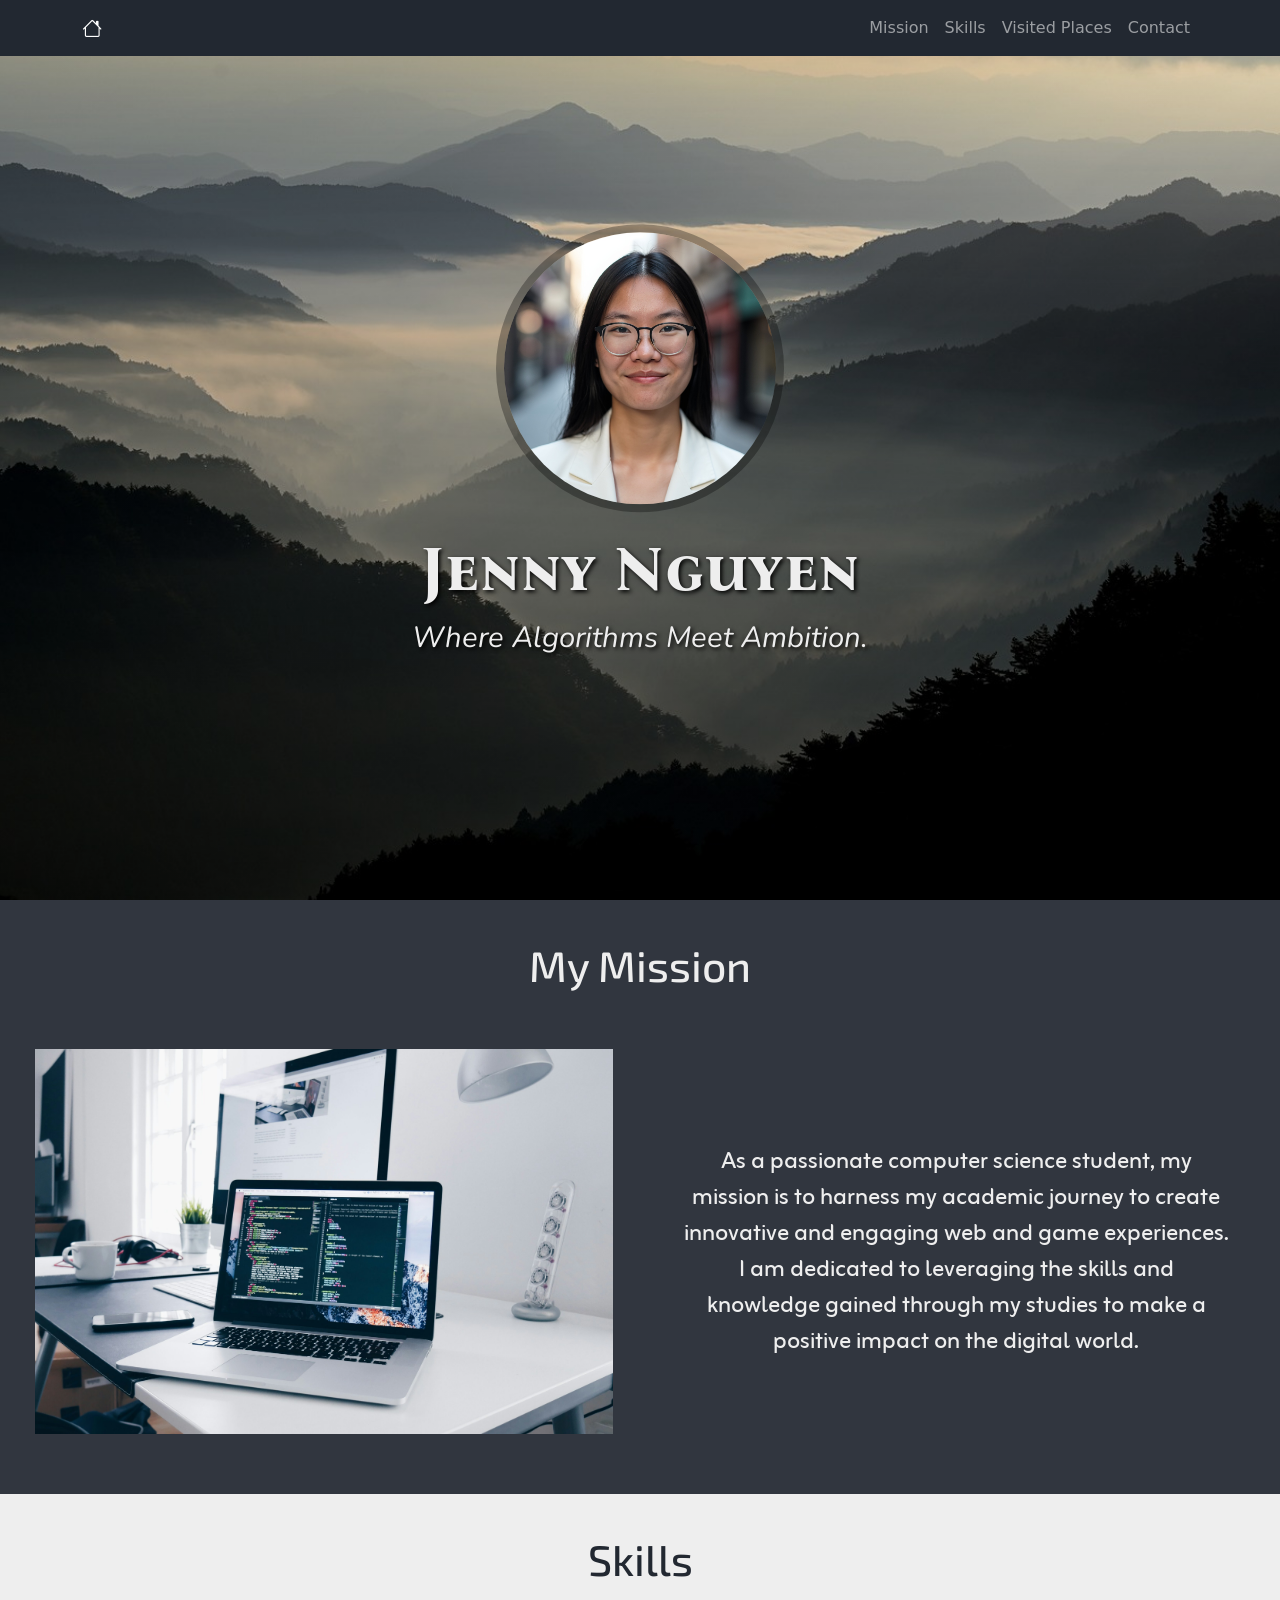
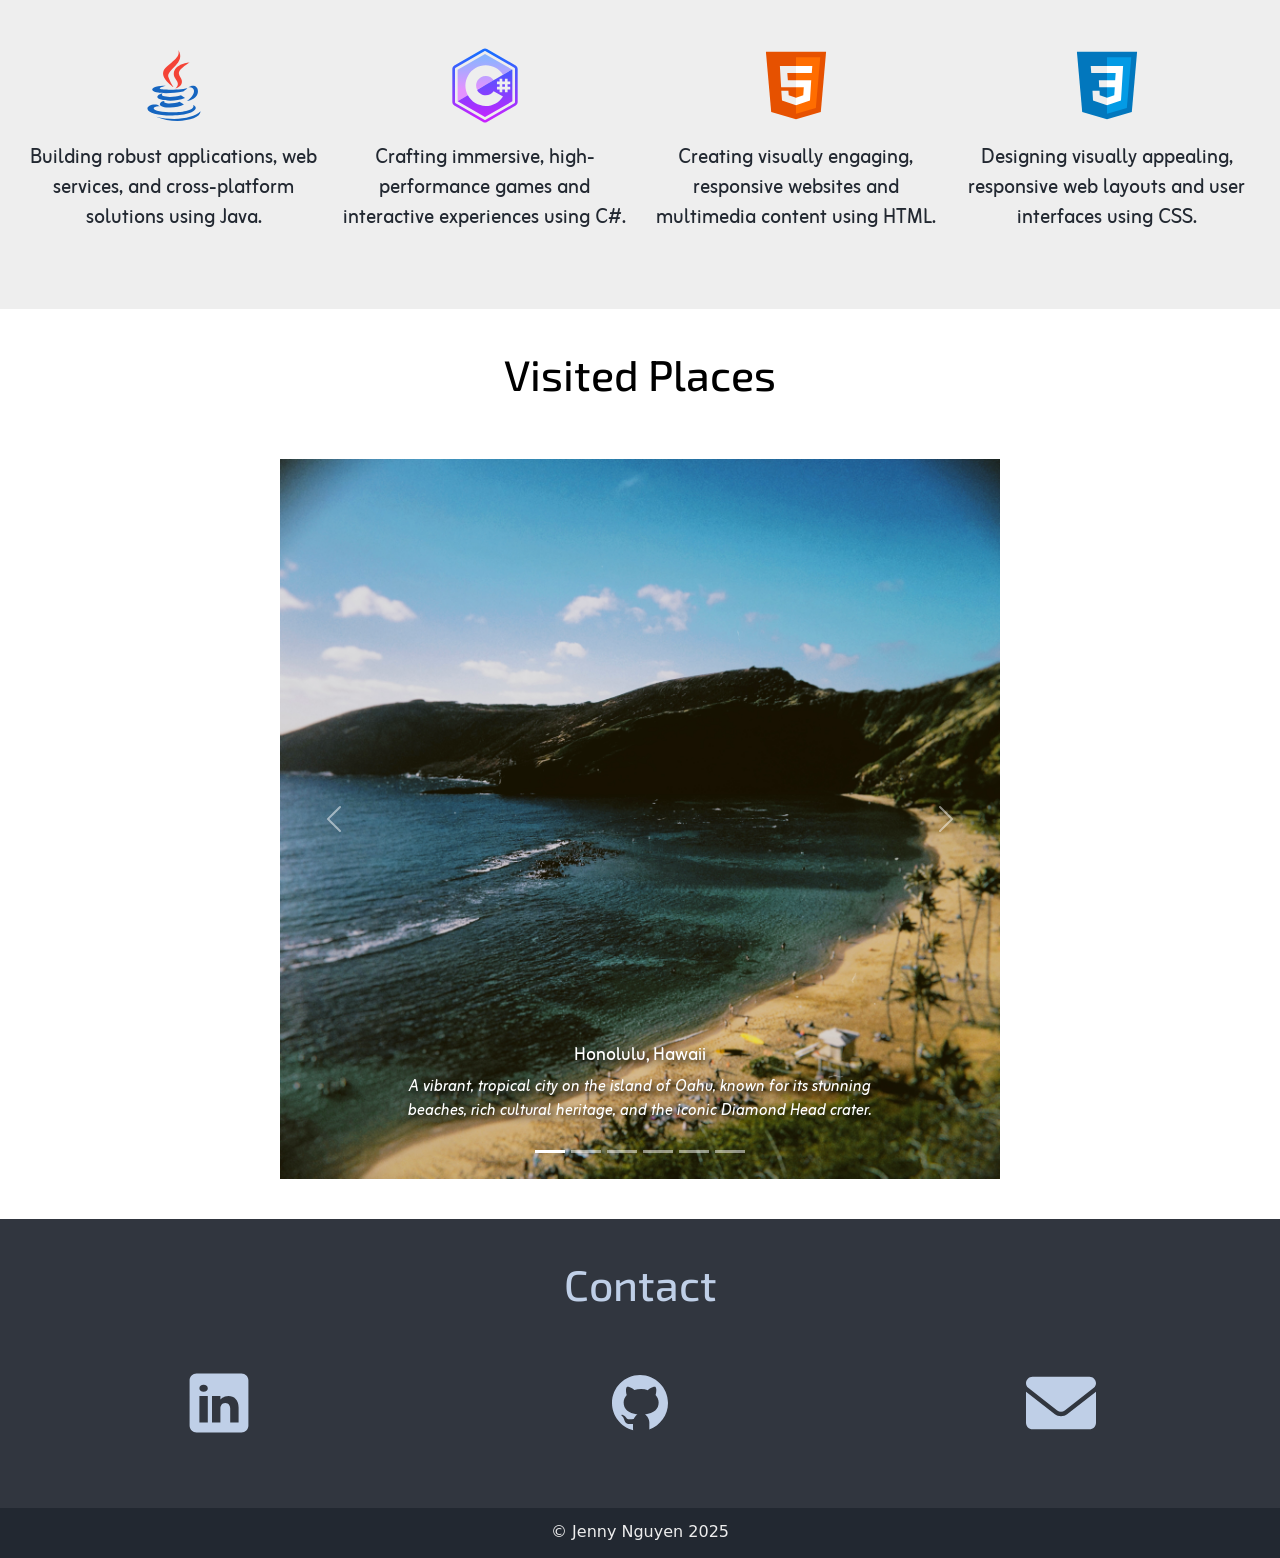
==== index.html @ 15a61965 "Add files via upload" ====
<!DOCTYPE html>
<html lang="en">
  <head>
    <meta charset="utf-8">
    <meta name="viewport" content="width=device-width">  
    <meta name="milestone" content="Portfolio">
    <title>Jenny Nguyen - Portfolio</title>  
 
    <link
     href="https://cdn.jsdelivr.net/npm/bootstrap@5.3.3/dist/css/bootstrap.min.css"
      rel="stylesheet"
      integrity="sha384-QWTKZyjpPEjISv5WaRU9OFeRpok6YctnYmDr5pNlyT2bRjXh0JMhjY6hW+ALEwIH"
      crossorigin="anonymous">

    <link rel="stylesheet" href="https://cdn.jsdelivr.net/npm/bootstrap-icons@1.11.3/font/bootstrap-icons.min.css">

    <link href="styles.css" rel="stylesheet" type="text/css" />
    
    <link rel="preconnect" href="https://fonts.googleapis.com">
    <link rel="preconnect" href="https://fonts.gstatic.com" crossorigin>
    <link href="https://fonts.googleapis.com/css2?family=Bona+Nova+SC:ital,wght@0,400;0,700;1,400&family=Exo+2:ital,wght@0,100..900;1,100..900&family=Nunito:ital,wght@0,200..1000;1,200..1000&family=Zain:ital,wght@0,200;0,300;0,400;0,700;0,800;0,900;1,300;1,400&display=swap" rel="stylesheet">
  </head>

  <body>
    <header id="home">
      <nav class="navbar navbar-expand-md fixed-top bg-dark" data-bs-theme="dark">
        <div class="container">
          <a href="#home" class="navbar-brand">
            <i class="bi bi-house"></i>
          </a>
          
          <button class="navbar-toggler" data-bs-toggle="collapse" data-bs-target="#nav-collapse">
            <span class="navbar-toggler-icon"></span>
          </button>
          
          <div id="nav-collapse" class="collapse navbar-collapse">
            <div class="navbar-nav ms-auto">
              <a href="#mission-section" class="nav-link">Mission</a>
              <a href="#skills-section" class="nav-link">Skills</a>
              <a href="#places-section" class="nav-link">Visited Places</a>
              <a href="#contact-section" class="nav-link">Contact</a>
            </div>
          </div>
          
        </div>
      </nav>
    </header>
  
  	<section id="hero-section">
      <div class="info">
        <img id="headshot" src="img/headshot.png" alt="Jenny Nguyen headshot">
        <h1>Jenny Nguyen</h1>
        <p><em>Where Algorithms Meet Ambition.</em></p>
      </div>
  	</section>
    
    <section id="mission-section">
      <h2>My Mission</h2>
      <div class="row">
        <div class="col-12 col-md-6">
          <img id="mission-img" class="img-fluid" src="img/coding.jpg" alt="A computer screen of code">
        </div>
        <div class="col-12 col-md-6">
          <p>As a passionate computer science student, my mission is to harness my academic journey
            to create innovative and engaging web and game experiences. I am dedicated to leveraging
            the skills and knowledge gained through my studies to make a positive impact on the
            digital world.</p>
        </div>
      </div>
  	</section>
  
    <section id="skills-section">
      <h2>Skills</h2>
      <div class="row">
        <div class="col-12 col-md-6 col-lg-3">
          <svg class="skills-icon" xmlns="http://www.w3.org/2000/svg" x="0px" y="0px" width="100" height="100" viewBox="0 0 48 48">
            <path fill="#F44336" d="M23.65,24.898c-0.998-1.609-1.722-2.943-2.725-5.455C19.229,15.2,31.24,11.366,26.37,3.999c2.111,5.089-7.577,8.235-8.477,12.473C17.07,20.37,23.645,24.898,23.65,24.898z"></path><path fill="#F44336" d="M23.878,17.27c-0.192,2.516,2.229,3.857,2.299,5.695c0.056,1.496-1.447,2.743-1.447,2.743s2.728-0.536,3.579-2.818c0.945-2.534-1.834-4.269-1.548-6.298c0.267-1.938,6.031-5.543,6.031-5.543S24.311,11.611,23.878,17.27z"></path><g><path fill="#1565C0" d="M32.084 25.055c1.754-.394 3.233.723 3.233 2.01 0 2.901-4.021 5.643-4.021 5.643s6.225-.742 6.225-5.505C37.521 24.053 34.464 23.266 32.084 25.055zM29.129 27.395c0 0 1.941-1.383 2.458-1.902-4.763 1.011-15.638 1.147-15.638.269 0-.809 3.507-1.638 3.507-1.638s-7.773-.112-7.773 2.181C11.683 28.695 21.858 28.866 29.129 27.395z"></path><path fill="#1565C0" d="M27.935,29.571c-4.509,1.499-12.814,1.02-10.354-0.993c-1.198,0-2.974,0.963-2.974,1.889c0,1.857,8.982,3.291,15.63,0.572L27.935,29.571z"></path><path fill="#1565C0" d="M18.686,32.739c-1.636,0-2.695,1.054-2.695,1.822c0,2.391,9.76,2.632,13.627,0.205l-2.458-1.632C24.271,34.404,17.014,34.579,18.686,32.739z"></path><path fill="#1565C0" d="M36.281,36.632c0-0.936-1.055-1.377-1.433-1.588c2.228,5.373-22.317,4.956-22.317,1.784c0-0.721,1.807-1.427,3.477-1.093l-1.42-0.839C11.26,34.374,9,35.837,9,37.017C9,42.52,36.281,42.255,36.281,36.632z"></path><path fill="#1565C0" d="M39,38.604c-4.146,4.095-14.659,5.587-25.231,3.057C24.341,46.164,38.95,43.628,39,38.604z"></path></g>
          </svg>
          <p>Building robust applications, web services, and cross-platform solutions using Java.</p>
        </div>
        <div class="col-12 col-md-6 col-lg-3">
          <svg class="skills-icon" xmlns="http://www.w3.org/2000/svg" x="0px" y="0px" width="100" height="100" viewBox="0 0 64 64">
            <linearGradient id="dFMIpH0DLBLP_Mye2ctJMa_Fycm8TUhWmFU_gr1" x1="15.25" x2="15.25" y1="31.296" y2="15.385" gradientTransform="matrix(1 0 0 -1 0 64)" gradientUnits="userSpaceOnUse"><stop offset="0" stop-color="#8ab4ff"></stop><stop offset=".699" stop-color="#e492ff"></stop></linearGradient><path fill="url(#dFMIpH0DLBLP_Mye2ctJMa_Fycm8TUhWmFU_gr1)" d="M19.09,39.37c0,0.01,0.01,0.01,0.01,0.02l-7.7,4.5L19.09,39.37z"></path><linearGradient id="dFMIpH0DLBLP_Mye2ctJMb_Fycm8TUhWmFU_gr2" x1="15.25" x2="15.25" y1="33.329" y2="20.11" gradientTransform="matrix(1 0 0 -1 0 64)" gradientUnits="userSpaceOnUse"><stop offset="0" stop-color="#8ab4ff"></stop><stop offset=".699" stop-color="#e492ff"></stop></linearGradient><path fill="url(#dFMIpH0DLBLP_Mye2ctJMb_Fycm8TUhWmFU_gr2)" d="M19.09,39.37c0,0.01,0.01,0.01,0.01,0.02	l-7.7,4.5L19.09,39.37z"></path><linearGradient id="dFMIpH0DLBLP_Mye2ctJMc_Fycm8TUhWmFU_gr3" x1="31.87" x2="31.87" y1="10.7" y2="35.152" gradientUnits="userSpaceOnUse"><stop offset="0" stop-color="#8ab4ff"></stop><stop offset="1" stop-color="#e492ff"></stop></linearGradient><path fill="url(#dFMIpH0DLBLP_Mye2ctJMc_Fycm8TUhWmFU_gr3)" d="M32,8.21l-20.6,11.9v23.78l7.69-4.52	c-1.18-2.17-1.85-4.65-1.85-7.3c0-2.88,0.8-5.56,2.18-7.87c2.68-4.46,7.57-7.46,13.15-7.46c5.27,0,10.11,2.67,12.94,7.12l-0.39,0.24	l-6.57,3.87c-1.35-1.99-3.57-3.16-5.98-3.16c-2.62,0-4.91,1.39-6.19,3.47c-0.68,1.11-1.07,2.4-1.07,3.79c0,1.16,0.27,2.25,0.75,3.22	l6.13-3.6h0.01l0.04,0.02l20.1-11.75L32,8.21z"></path><linearGradient id="dFMIpH0DLBLP_Mye2ctJMd_Fycm8TUhWmFU_gr4" x1="32" x2="32" y1="8.058" y2="57.784" gradientUnits="userSpaceOnUse"><stop offset="0" stop-color="#1a6dff"></stop><stop offset="1" stop-color="#c822ff"></stop></linearGradient><path fill="url(#dFMIpH0DLBLP_Mye2ctJMd_Fycm8TUhWmFU_gr4)" d="M32.24,31.71l-6.17,3.6	c1.19,2.38,3.66,4.02,6.5,4.02c2.382,0,4.553-1.156,5.911-3.063l7.076,3.931C42.76,44.666,37.897,47.4,32.57,47.4	c-5.8,0-10.87-3.24-13.47-8.01l-7.7,4.5L32,55.79l20.6-11.9v-0.22V20.11l-0.26-0.15L32.24,31.71z M51,31h-2v2h2v2h-2v2h-2v-2h-2v2	h-2v-2h-2v-2h2v-2h-2v-2h2v-2h2v2h2v-2h2v2h2V31z M45,31h2v2h-2V31z M55.1,16.93L33.5,4.46c-0.93-0.53-2.07-0.53-3,0L8.9,16.93	c-0.92,0.54-1.5,1.53-1.5,2.6v24.94c0,1.07,0.58,2.06,1.5,2.6l21.6,12.47c0.93,0.53,2.07,0.53,3,0l21.6-12.47	c0.92-0.54,1.5-1.53,1.5-2.6V19.53C56.6,18.46,56.02,17.47,55.1,16.93z M54.6,44.47c0,0.36-0.19,0.69-0.5,0.87L32.5,57.81	c-0.31,0.17-0.69,0.17-1,0L9.9,45.34c-0.31-0.18-0.5-0.51-0.5-0.87V19.53c0-0.36,0.19-0.69,0.5-0.87L31.5,6.19	c0.31-0.17,0.69-0.17,1,0l21.6,12.47c0.31,0.18,0.5,0.51,0.5,0.87V44.47z"></path>
          </svg>
          <p>Crafting immersive, high-performance games and interactive experiences using C#.</p>
        </div>
        <div class="col-12 col-md-6 col-lg-3">
          <svg class="skills-icon" xmlns="http://www.w3.org/2000/svg" x="0px" y="0px" width="100" height="100" viewBox="0 0 48 48">
            <path fill="#E65100" d="M41,5H7l3,34l14,4l14-4L41,5L41,5z"></path><path fill="#FF6D00" d="M24 8L24 39.9 35.2 36.7 37.7 8z"></path><path fill="#FFF" d="M24,25v-4h8.6l-0.7,11.5L24,35.1v-4.2l4.1-1.4l0.3-4.5H24z M32.9,17l0.3-4H24v4H32.9z"></path><path fill="#EEE" d="M24,30.9v4.2l-7.9-2.6L15.7,27h4l0.2,2.5L24,30.9z M19.1,17H24v-4h-9.1l0.7,12H24v-4h-4.6L19.1,17z"></path>
          </svg>
          <p>Creating visually engaging, responsive websites and multimedia content using HTML.</p>
        </div>
        <div class="col-12 col-md-6 col-lg-3">
          <svg class="skills-icon" xmlns="http://www.w3.org/2000/svg" x="0px" y="0px" width="100" height="100" viewBox="0 0 48 48">
            <path fill="#0277BD" d="M41,5H7l3,34l14,4l14-4L41,5L41,5z"></path><path fill="#039BE5" d="M24 8L24 39.9 35.2 36.7 37.7 8z"></path><path fill="#FFF" d="M33.1 13L24 13 24 17 28.9 17 28.6 21 24 21 24 25 28.4 25 28.1 29.5 24 30.9 24 35.1 31.9 32.5 32.6 21 32.6 21z"></path><path fill="#EEE" d="M24,13v4h-8.9l-0.3-4H24z M19.4,21l0.2,4H24v-4H19.4z M19.8,27h-4l0.3,5.5l7.9,2.6v-4.2l-4.1-1.4L19.8,27z"></path>
          </svg>
          <p>Designing visually appealing, responsive web layouts and user interfaces using CSS.</p>
        </div>
      </div>
  	</section>
    
    <section id="places-section">
      <h2>Visited Places</h2>
      <div id="places-carousel" class="carousel slide carousel-fade">
        <div class="carousel-indicators">
          <button type="button" data-bs-target="#places-carousel" data-bs-slide-to="0" class="active" aria-current="true" aria-label="Slide 1"></button>
          <button type="button" data-bs-target="#places-carousel" data-bs-slide-to="1" aria-label="Slide 2"></button>
          <button type="button" data-bs-target="#places-carousel" data-bs-slide-to="2" aria-label="Slide 3"></button>
          <button type="button" data-bs-target="#places-carousel" data-bs-slide-to="3" aria-label="Slide 4"></button>
          <button type="button" data-bs-target="#places-carousel" data-bs-slide-to="4" aria-label="Slide 5"></button>
          <button type="button" data-bs-target="#places-carousel" data-bs-slide-to="5" aria-label="Slide 6"></button>
        </div>
        <div class="carousel-inner">
          <div class="carousel-item active">
            <img src="img/honolulu.jpg" class="d-block w-100" alt="A sandy beach in Hawaii">
            <div class="carousel-caption">
              <h5>Honolulu, Hawaii</h5>
              <p>A vibrant, tropical city on the island of Oahu, known for its stunning beaches, rich cultural heritage, and the iconic Diamond Head crater.</p>
            </div>
          </div>
          <div class="carousel-item">
            <img src="img/newyork.jpg" class="d-block w-100" alt="A city view in New York">
            <div class="carousel-caption">
              <h5>Manhattan, New York</h5>
              <p>A bustling urban center known for its iconic skyline, world-class theaters, and the dynamic cultural melting pot of neighborhoods.</p>
            </div>
          </div>
          <div class="carousel-item">
            <img src="img/stlouis.jpg" class="d-block w-100" alt="A view of a bridge in Missouri">
            <div class="carousel-caption">
              <h5>St. Louis, Missouri</h5>
              <p>A historic and culturally rich city located along the Mississippi River, known for its iconic Gateway Arch and vibrant music scene.</p>
            </div>
          </div>
          <div class="carousel-item">
            <img src="img/miami.jpg" class="d-block w-100" alt="A beautiful garden in Florida">
            <div class="carousel-caption">
              <h5>Miami, Florida</h5>
              <p>A lively city known for its stunning beaches, vibrant nightlife, cultural diversity, and the colorful Art Deco architecture of South Beach.</p>
            </div>
          </div>
          <div class="carousel-item">
            <img src="img/keystone.jpg" class="d-block w-100" alt="A view of a snowy mountain in Colorado">
            <div class="carousel-caption">
              <h5>Keystone, Colorado</h5>
              <p>A picturesque mountain resort town known for its excellent skiing, snowboarding, and year-round outdoor activities in the scenic Rocky Mountains.</p>
            </div>
          </div>
          <div class="carousel-item">
            <img src="img/santamonica.jpg" class="d-block w-100" alt="A pierside view in California">
            <div class="carousel-caption">
              <h5>Santa Monica, California</h5>
              <p>A charming coastal city known for its iconic pier, beautiful beaches, bustling Third Street Promenade, and the relaxed Southern California lifestyle.</p>
            </div>
          </div>
        </div>
        <button class="carousel-control-prev" type="button" data-bs-target="#places-carousel" data-bs-slide="prev">
          <span class="carousel-control-prev-icon" aria-hidden="true"></span>
          <span class="visually-hidden">Previous</span>
        </button>
        <button class="carousel-control-next" type="button" data-bs-target="#places-carousel" data-bs-slide="next">
          <span class="carousel-control-next-icon" aria-hidden="true"></span>
          <span class="visually-hidden">Next</span>
        </button>
      </div>
    </section>
  
    <section id="contact-section">
      <h2>Contact</h2>
      <div class="row">
        <div class="col-12 col-md-4 logo">
          <a href="https://linkedin.com/in/jenny-nguyen-17045b179" target="_blank">
            <svg class="contact-icon" xmlns="http://www.w3.org/2000/svg" x="0px" y="0px" width="70" height="70" viewBox="0 0 50 50">
              <g fill="currentColor">
                <path d="M41,4H9C6.24,4,4,6.24,4,9v32c0,2.76,2.24,5,5,5h32c2.76,0,5-2.24,5-5V9C46,6.24,43.76,4,41,4z M17,20v19h-6V20H17z M11,14.47c0-1.4,1.2-2.47,3-2.47s2.93,1.07,3,2.47c0,1.4-1.12,2.53-3,2.53C12.2,17,11,15.87,11,14.47z M39,39h-6c0,0,0-9.26,0-10 c0-2-1-4-3.5-4.04h-0.08C27,24.96,26,27.02,26,29c0,0.91,0,10,0,10h-6V20h6v2.56c0,0,1.93-2.56,5.81-2.56 c3.97,0,7.19,2.73,7.19,8.26V39z"></path>
              </g>
            </svg>
          </a>
        </div>
        <div class="col-12 col-md-4 logo">
          <a href="https://github.com/jnguyen0101" target="_blank">
            <svg class="contact-icon" xmlns="http://www.w3.org/2000/svg" x="0px" y="0px" width="70" height="70" viewBox="0 0 30 30">
              <g fill="currentColor">
                <path d="M15,3C8.373,3,3,8.373,3,15c0,5.623,3.872,10.328,9.092,11.63C12.036,26.468,12,26.28,12,26.047v-2.051 c-0.487,0-1.303,0-1.508,0c-0.821,0-1.551-0.353-1.905-1.009c-0.393-0.729-0.461-1.844-1.435-2.526 c-0.289-0.227-0.069-0.486,0.264-0.451c0.615,0.174,1.125,0.596,1.605,1.222c0.478,0.627,0.703,0.769,1.596,0.769 c0.433,0,1.081-0.025,1.691-0.121c0.328-0.833,0.895-1.6,1.588-1.962c-3.996-0.411-5.903-2.399-5.903-5.098 c0-1.162,0.495-2.286,1.336-3.233C9.053,10.647,8.706,8.73,9.435,8c1.798,0,2.885,1.166,3.146,1.481C13.477,9.174,14.461,9,15.495,9 c1.036,0,2.024,0.174,2.922,0.483C18.675,9.17,19.763,8,21.565,8c0.732,0.731,0.381,2.656,0.102,3.594 c0.836,0.945,1.328,2.066,1.328,3.226c0,2.697-1.904,4.684-5.894,5.097C18.199,20.49,19,22.1,19,23.313v2.734 c0,0.104-0.023,0.179-0.035,0.268C23.641,24.676,27,20.236,27,15C27,8.373,21.627,3,15,3z"></path>
              </g>
            </svg>
          </a>
        </div>
        <div class="col-12 col-md-4 logo">
          <a href="mailto:nguyenjenny01012006@gmail.com">
            <svg class="contact-icon" xmlns="http://www.w3.org/2000/svg" viewBox="0 0 512 512" width="70" height="70">
              <g fill="currentColor">
                <path d="M256 352c-16.53 0-33.06-5.422-47.16-16.41L0 173.2V400C0 426.5 21.49 448 48 448h416c26.51 0 48-21.49 48-48V173.2l-208.8 162.5C289.1 346.6 272.5 352 256 352zM16.29 145.3l212.2 165.1c16.19 12.6 38.87 12.6 55.06 0l212.2-165.1C505.1 137.3 512 125 512 112C512 85.49 490.5 64 464 64h-416C21.49 64 0 85.49 0 112C0 125 6.01 137.3 16.29 145.3z"/>
              </g>
            </svg>
          </a>
        </div>
      </div>
    </section>
  
    <!-- Footer section -->
    <section id="footer-section">
      © Jenny Nguyen 2025
    </section>
  
    <script
     src="https://cdn.jsdelivr.net/npm/bootstrap@5.3.3/dist/js/bootstrap.min.js"
      integrity="sha384-0pUGZvbkm6XF6gxjEnlmuGrJXVbNuzT9qBBavbLwCsOGabYfZo0T0to5eqruptLy"
      crossorigin="anonymous">
    </script>
  </body>
</html>
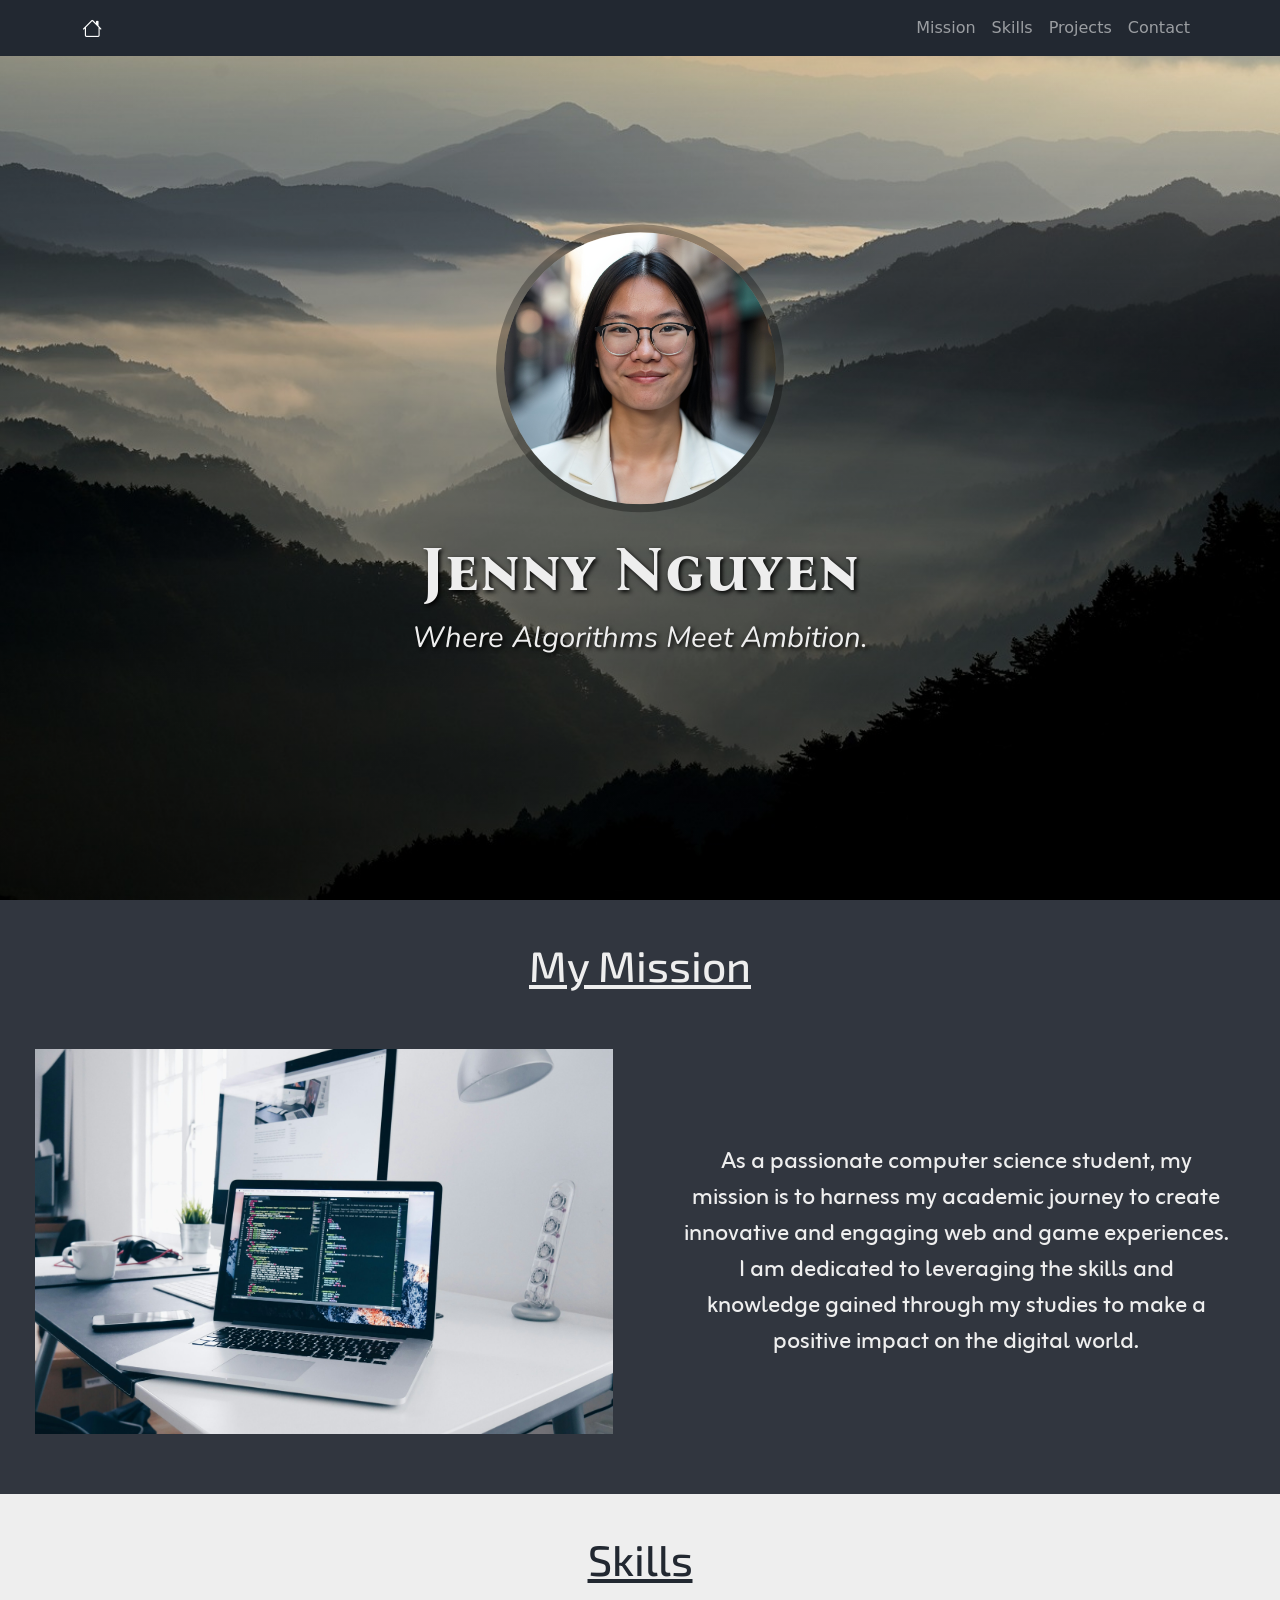
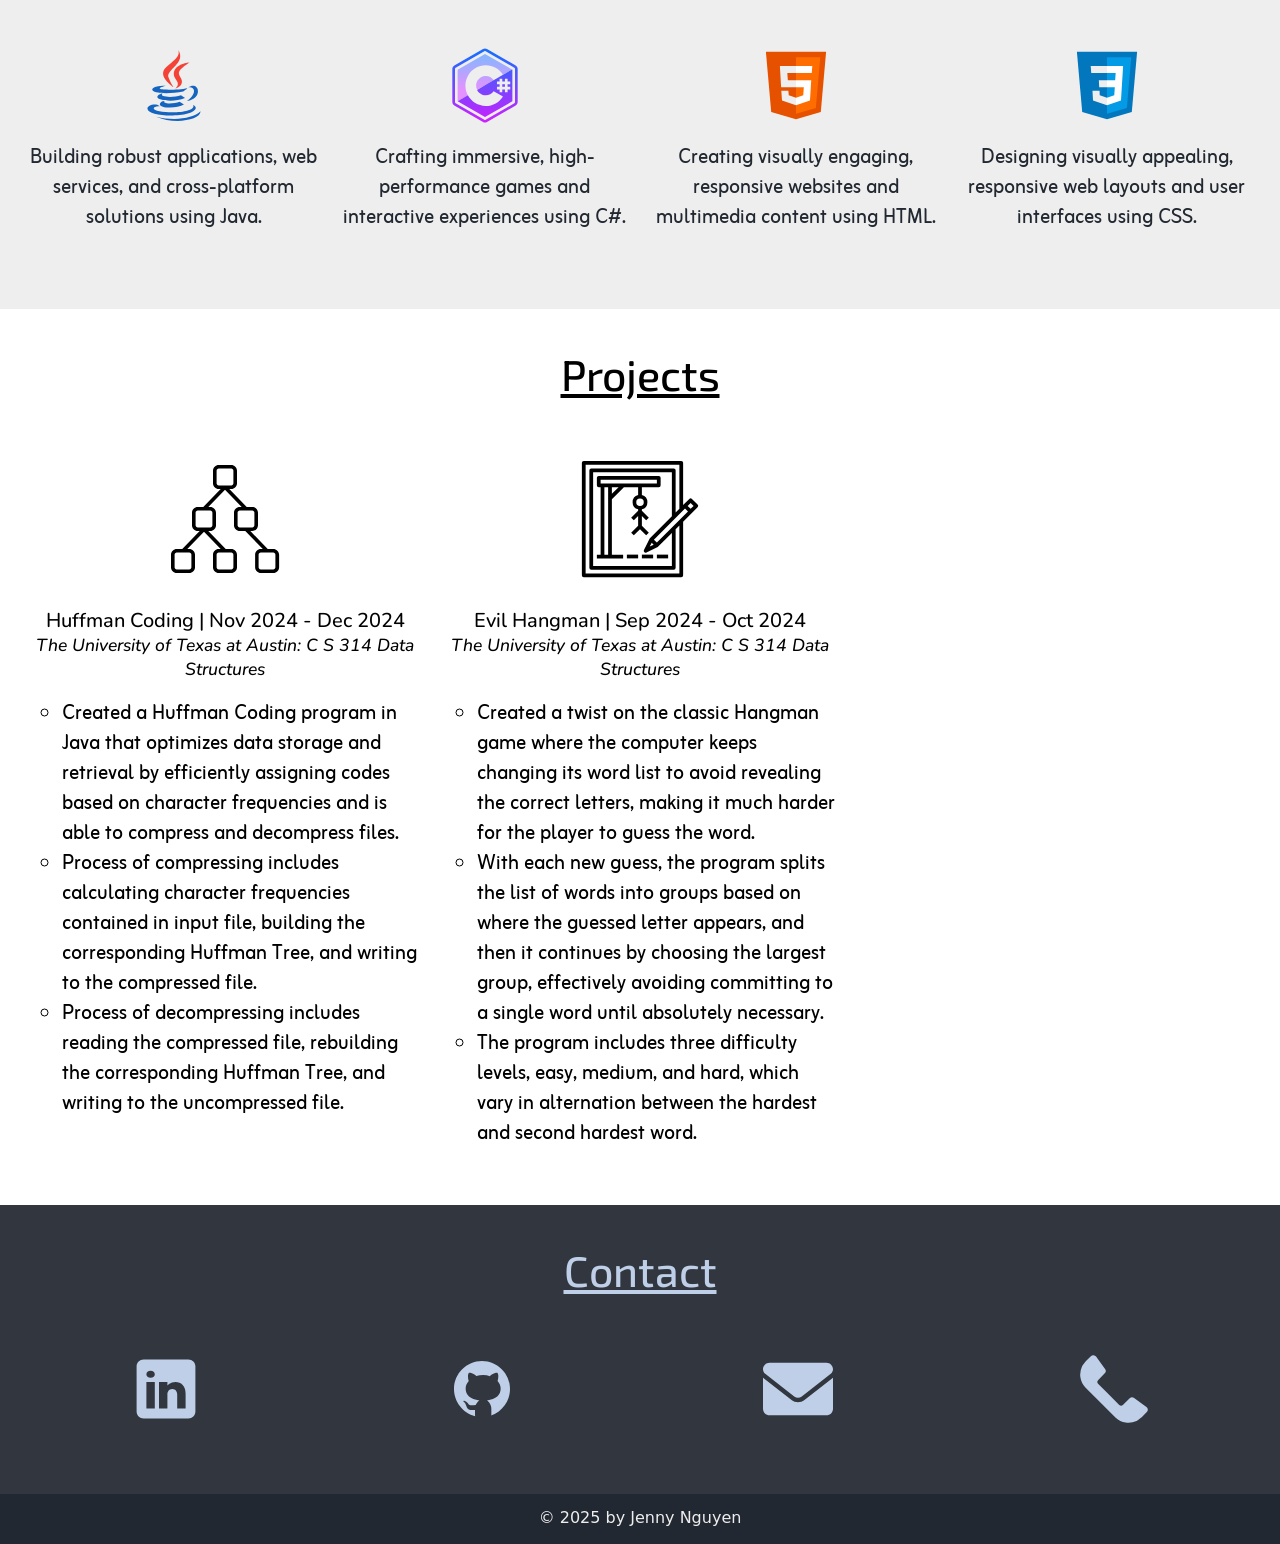
==== commit 4c1ed7ee: "update" ====
--- a/index.html
+++ b/index.html
@@ -23,6 +23,7 @@
 
   <body>
     <header id="home">
+     <!-- Navbar -->
       <nav class="navbar navbar-expand-md fixed-top bg-dark" data-bs-theme="dark">
         <div class="container">
           <a href="#home" class="navbar-brand">
@@ -37,7 +38,7 @@
             <div class="navbar-nav ms-auto">
               <a href="#mission-section" class="nav-link">Mission</a>
               <a href="#skills-section" class="nav-link">Skills</a>
-              <a href="#places-section" class="nav-link">Visited Places</a>
+              <a href="#projects-section" class="nav-link">Projects</a>
               <a href="#contact-section" class="nav-link">Contact</a>
             </div>
           </div>
@@ -45,7 +46,8 @@
         </div>
       </nav>
     </header>
-  
+    
+    <!-- Hero section -->
   	<section id="hero-section">
       <div class="info">
         <img id="headshot" src="img/headshot.png" alt="Jenny Nguyen headshot">
@@ -54,6 +56,7 @@
       </div>
   	</section>
     
+    <!-- Mission section -->
     <section id="mission-section">
       <h2>My Mission</h2>
       <div class="row">
@@ -68,7 +71,8 @@
         </div>
       </div>
   	</section>
-  
+        
+    <!-- Skills section -->
     <section id="skills-section">
       <h2>Skills</h2>
       <div class="row">
@@ -99,76 +103,42 @@
       </div>
   	</section>
     
-    <section id="places-section">
-      <h2>Visited Places</h2>
-      <div id="places-carousel" class="carousel slide carousel-fade">
-        <div class="carousel-indicators">
-          <button type="button" data-bs-target="#places-carousel" data-bs-slide-to="0" class="active" aria-current="true" aria-label="Slide 1"></button>
-          <button type="button" data-bs-target="#places-carousel" data-bs-slide-to="1" aria-label="Slide 2"></button>
-          <button type="button" data-bs-target="#places-carousel" data-bs-slide-to="2" aria-label="Slide 3"></button>
-          <button type="button" data-bs-target="#places-carousel" data-bs-slide-to="3" aria-label="Slide 4"></button>
-          <button type="button" data-bs-target="#places-carousel" data-bs-slide-to="4" aria-label="Slide 5"></button>
-          <button type="button" data-bs-target="#places-carousel" data-bs-slide-to="5" aria-label="Slide 6"></button>
+    <!-- Projects section -->
+    <section id="projects-section">
+      <h2>Projects</h2>
+        <div class="row">
+          <div class="col-12 col-md-6 col-lg-4 git-link">
+            <a href="https://github.com/jnguyen0101/Huffman.git" target="_blank">
+              <svg xmlns="http://www.w3.org/2000/svg" xmlns:xlink="http://www.w3.org/1999/xlink" version="1.1" viewBox="0 0 100 125" width="150" height="150" enable-background="new 0 0 100 100" xml:space="preserve"><path d="M90.2,75h-4.6L71.1,60h1.6c2.7,0,4.8-2.2,4.8-4.8V44.8c0-2.7-2.2-4.8-4.8-4.8h-4.6L53.6,25h1.6c2.7,0,4.8-2.2,4.8-4.8V9.8  C60,7.2,57.8,5,55.2,5H44.8C42.2,5,40,7.2,40,9.8v10.4c0,2.7,2.2,4.8,4.8,4.8h1.6L31.9,40h-4.6c-2.7,0-4.8,2.2-4.8,4.8v10.4  c0,2.7,2.2,4.8,4.8,4.8h1.6L14.4,75H9.8C7.2,75,5,77.2,5,79.8v10.4C5,92.8,7.2,95,9.8,95h10.4c2.7,0,4.8-2.2,4.8-4.8V79.8  c0-2.7-2.2-4.8-4.8-4.8h-1.6l13.9-14.3L46.4,75h-1.6c-2.7,0-4.8,2.2-4.8,4.8v10.4c0,2.7,2.2,4.8,4.8,4.8h10.4c2.7,0,4.8-2.2,4.8-4.8  V79.8c0-2.7-2.2-4.8-4.8-4.8h-4.6L36.1,60h1.6c2.7,0,4.8-2.2,4.8-4.8V44.8c0-2.7-2.2-4.8-4.8-4.8h-1.6L50,25.6L63.9,40h-1.6  c-2.7,0-4.8,2.2-4.8,4.8v10.4c0,2.7,2.2,4.8,4.8,4.8h4.6l14.6,15h-1.6c-2.7,0-4.8,2.2-4.8,4.8v10.4c0,2.7,2.2,4.8,4.8,4.8h10.4  c2.7,0,4.8-2.2,4.8-4.8V79.8C95,77.2,92.8,75,90.2,75z M22,79.8v10.4c0,1-0.8,1.8-1.8,1.8H9.8c-1,0-1.8-0.8-1.8-1.8V79.8  c0-1,0.8-1.8,1.8-1.8h10.4C21.2,78,22,78.8,22,79.8z M57,79.8v10.4c0,1-0.8,1.8-1.8,1.8H44.8c-1,0-1.8-0.8-1.8-1.8V79.8  c0-1,0.8-1.8,1.8-1.8h10.4C56.2,78,57,78.8,57,79.8z M39.5,44.8v10.4c0,1-0.8,1.8-1.8,1.8H27.3c-1,0-1.8-0.8-1.8-1.8V44.8  c0-1,0.8-1.8,1.8-1.8h10.4C38.7,43,39.5,43.8,39.5,44.8z M43,20.2V9.8c0-1,0.8-1.8,1.8-1.8h10.4c1,0,1.8,0.8,1.8,1.8v10.4  c0,1-0.8,1.8-1.8,1.8H44.8C43.8,22,43,21.2,43,20.2z M60.5,55.2V44.8c0-1,0.8-1.8,1.8-1.8h10.4c1,0,1.8,0.8,1.8,1.8v10.4  c0,1-0.8,1.8-1.8,1.8H62.3C61.3,57,60.5,56.2,60.5,55.2z M92,90.2c0,1-0.8,1.8-1.8,1.8H79.8c-1,0-1.8-0.8-1.8-1.8V79.8  c0-1,0.8-1.8,1.8-1.8h10.4c1,0,1.8,0.8,1.8,1.8V90.2z"/>
+              </svg>
+            </a>
+            <h3>Huffman Coding | Nov 2024 - Dec 2024<br><small><em>The University of Texas at Austin: C S 314 Data Structures</em></small></h3>
+            <ul>
+              <li>Created a Huffman Coding program in Java that optimizes data storage and retrieval by efficiently assigning codes based on character frequencies and is able to compress and decompress files.</li>
+              <li>Process of compressing includes calculating character frequencies contained in input file, building the corresponding Huffman Tree, and writing to the compressed file.</li>
+              <li>Process of decompressing includes reading the compressed file, rebuilding the corresponding Huffman Tree, and writing to the uncompressed file.</li>
+            </ul>
+          </div>
+        <div class="col-12 col-md-6 col-lg-4 git-link">
+            <a href="https://github.com/jnguyen0101/EvilHangman.git" target="_blank">
+              <svg xmlns="http://www.w3.org/2000/svg" viewBox="0 0 64 80" width="150" height="150"><g data-name="Layer 27">
+                <path d="M23,51H17V21.41L23.41,15H31v4.14a4,4,0,0,0,0,7.72v.73l-3.71,3.7,1.42,1.42L31,30.41v5.18l-3.71,3.7,1.42,1.42L32,37.41l3.29,3.3,1.42-1.42L33,35.59V30.41l2.29,2.3,1.42-1.42L33,27.59v-.73a4,4,0,0,0,0-7.72V15h9a1,1,0,0,0,1-1V10a1,1,0,0,0-1-1H10a1,1,0,0,0-1,1v4a1,1,0,0,0,1,1h1V51H9v2H23ZM34,23a2,2,0,1,1-2-2A2,2,0,0,1,34,23ZM17,18.59V15h3.59ZM11,11H41v2H11Zm2,4h2V51H13Z"/><rect x="25" y="51" width="6" height="2"/><rect x="33" y="51" width="6" height="2"/><rect x="41" y="51" width="6" height="2"/><path d="M62.71,24.29l-3-3a1,1,0,0,0-1.42,0L55,24.59V2a1,1,0,0,0-1-1H2A1,1,0,0,0,1,2V62a1,1,0,0,0,1,1H54a1,1,0,0,0,1-1V33.41l7.71-7.7A1,1,0,0,0,62.71,24.29ZM49,30.59,37.29,42.29a1.1,1.1,0,0,0-.18.26l-3,6A1,1,0,0,0,35,50a.91.91,0,0,0,.45-.11l6-3a1.1,1.1,0,0,0,.26-.18L49,39.41V57H7V7H49ZM38.27,44.69l1,1-2.07,1Zm2.73-.1L39.41,43,56,26.41,57.59,28ZM53,61H3V3H53V26.59l-2,2V6a1,1,0,0,0-1-1H6A1,1,0,0,0,5,6V58a1,1,0,0,0,1,1H50a1,1,0,0,0,1-1V37.41l2-2Zm6-34.41L57.41,25,59,23.41,60.59,25Z"/></g></svg>
+            </a>
+            <h3>Evil Hangman | Sep 2024 - Oct 2024<br><small><em>The University of Texas at Austin: C S 314 Data Structures</em></small></h3>
+            <ul>
+              <li>Created a twist on the classic Hangman game where the computer keeps changing its word list to avoid revealing the correct letters, making it much harder for the player to guess the word.</li>
+              <li>With each new guess, the program splits the list of words into groups based on where the guessed letter appears, and then it continues by choosing the largest group, effectively avoiding committing to a single word until absolutely necessary.</li>
+              <li>The program includes three difficulty levels, easy, medium, and hard, which vary in alternation between the hardest and second hardest word.</li>
+            </ul>
         </div>
-        <div class="carousel-inner">
-          <div class="carousel-item active">
-            <img src="img/honolulu.jpg" class="d-block w-100" alt="A sandy beach in Hawaii">
-            <div class="carousel-caption">
-              <h5>Honolulu, Hawaii</h5>
-              <p>A vibrant, tropical city on the island of Oahu, known for its stunning beaches, rich cultural heritage, and the iconic Diamond Head crater.</p>
-            </div>
-          </div>
-          <div class="carousel-item">
-            <img src="img/newyork.jpg" class="d-block w-100" alt="A city view in New York">
-            <div class="carousel-caption">
-              <h5>Manhattan, New York</h5>
-              <p>A bustling urban center known for its iconic skyline, world-class theaters, and the dynamic cultural melting pot of neighborhoods.</p>
-            </div>
-          </div>
-          <div class="carousel-item">
-            <img src="img/stlouis.jpg" class="d-block w-100" alt="A view of a bridge in Missouri">
-            <div class="carousel-caption">
-              <h5>St. Louis, Missouri</h5>
-              <p>A historic and culturally rich city located along the Mississippi River, known for its iconic Gateway Arch and vibrant music scene.</p>
-            </div>
-          </div>
-          <div class="carousel-item">
-            <img src="img/miami.jpg" class="d-block w-100" alt="A beautiful garden in Florida">
-            <div class="carousel-caption">
-              <h5>Miami, Florida</h5>
-              <p>A lively city known for its stunning beaches, vibrant nightlife, cultural diversity, and the colorful Art Deco architecture of South Beach.</p>
-            </div>
-          </div>
-          <div class="carousel-item">
-            <img src="img/keystone.jpg" class="d-block w-100" alt="A view of a snowy mountain in Colorado">
-            <div class="carousel-caption">
-              <h5>Keystone, Colorado</h5>
-              <p>A picturesque mountain resort town known for its excellent skiing, snowboarding, and year-round outdoor activities in the scenic Rocky Mountains.</p>
-            </div>
-          </div>
-          <div class="carousel-item">
-            <img src="img/santamonica.jpg" class="d-block w-100" alt="A pierside view in California">
-            <div class="carousel-caption">
-              <h5>Santa Monica, California</h5>
-              <p>A charming coastal city known for its iconic pier, beautiful beaches, bustling Third Street Promenade, and the relaxed Southern California lifestyle.</p>
-            </div>
-          </div>
-        </div>
-        <button class="carousel-control-prev" type="button" data-bs-target="#places-carousel" data-bs-slide="prev">
-          <span class="carousel-control-prev-icon" aria-hidden="true"></span>
-          <span class="visually-hidden">Previous</span>
-        </button>
-        <button class="carousel-control-next" type="button" data-bs-target="#places-carousel" data-bs-slide="next">
-          <span class="carousel-control-next-icon" aria-hidden="true"></span>
-          <span class="visually-hidden">Next</span>
-        </button>
       </div>
     </section>
-  
+
+    <!-- Contact section -->
     <section id="contact-section">
-      <h2>Contact</h2>
+     <h2>Contact</h2>
       <div class="row">
-        <div class="col-12 col-md-4 logo">
+        <div class="col-12 col-md-3 logo">
           <a href="https://linkedin.com/in/jenny-nguyen-17045b179" target="_blank">
             <svg class="contact-icon" xmlns="http://www.w3.org/2000/svg" x="0px" y="0px" width="70" height="70" viewBox="0 0 50 50">
               <g fill="currentColor">
@@ -177,20 +147,29 @@
             </svg>
           </a>
         </div>
-        <div class="col-12 col-md-4 logo">
+        <div class="col-12 col-md-3 logo">
           <a href="https://github.com/jnguyen0101" target="_blank">
             <svg class="contact-icon" xmlns="http://www.w3.org/2000/svg" x="0px" y="0px" width="70" height="70" viewBox="0 0 30 30">
               <g fill="currentColor">
-                <path d="M15,3C8.373,3,3,8.373,3,15c0,5.623,3.872,10.328,9.092,11.63C12.036,26.468,12,26.28,12,26.047v-2.051 c-0.487,0-1.303,0-1.508,0c-0.821,0-1.551-0.353-1.905-1.009c-0.393-0.729-0.461-1.844-1.435-2.526 c-0.289-0.227-0.069-0.486,0.264-0.451c0.615,0.174,1.125,0.596,1.605,1.222c0.478,0.627,0.703,0.769,1.596,0.769 c0.433,0,1.081-0.025,1.691-0.121c0.328-0.833,0.895-1.6,1.588-1.962c-3.996-0.411-5.903-2.399-5.903-5.098 c0-1.162,0.495-2.286,1.336-3.233C9.053,10.647,8.706,8.73,9.435,8c1.798,0,2.885,1.166,3.146,1.481C13.477,9.174,14.461,9,15.495,9 c1.036,0,2.024,0.174,2.922,0.483C18.675,9.17,19.763,8,21.565,8c0.732,0.731,0.381,2.656,0.102,3.594 c0.836,0.945,1.328,2.066,1.328,3.226c0,2.697-1.904,4.684-5.894,5.097C18.199,20.49,19,22.1,19,23.313v2.734 c0,0.104-0.023,0.179-0.035,0.268C23.641,24.676,27,20.236,27,15C27,8.373,21.627,3,15,3z"></path>
+                <path d="M15,3C8.373,3,3,8.373,3,15c0,5.623,3.872,10.328,9.092,11.63C12.036,26.468,12,26.28,12,26.047v-2.051 c-0.487,0-1.303,0-1.508,0c-0.821,0-1.551-0.353-1.905-1.009c-0.393-0.729-0.461-1.844-1.435-2.526 c-0.289-0.227-0.069-0.486,0.264-0.451c0.615,0.174,1.125,0.596,1.605,1.222c0.478,0.627,0.703,0.769,1.596,0.769 c0.433,0,1.081-0.025,1.691-0.121c0.328-0.833,0.895-1.6,1.588-1.962c-3.996-0.411-5.903-2.399-5.903-5.098 c0-1.162,0.495-2.286,1.336-3.233C9.053,10.647,8.706,8.73,9.435,8c1.798,0,2.885,1.166,3.146,1.481C13.477,9.174,14.461,9,15.495,9 c1.036,0,2.024,0.174,2.922,0.483C18.675,9.17,19.763,8,21.565,8c0.732,0.731,0.381,2.656,0.102,3.594 c0.836,0.945,1.328,2.066,1.328,3.226c0,2.697-1.904,4.684-5.894,5.097C18.199,20.49,19,22.1,19,23.313v2.734 c0,0.104-0.023,0.179-0.035,0.268C23.641,24.676,27,20.236,27,15C27,8.373,21.627,3,15,3z">   </path>
               </g>
             </svg>
           </a>
         </div>
-        <div class="col-12 col-md-4 logo">
-          <a href="mailto:nguyenjenny01012006@gmail.com">
+        <div class="col-12 col-md-3 logo">
+          <a href="mailto:jtn2497@utexas.edu">
             <svg class="contact-icon" xmlns="http://www.w3.org/2000/svg" viewBox="0 0 512 512" width="70" height="70">
               <g fill="currentColor">
                 <path d="M256 352c-16.53 0-33.06-5.422-47.16-16.41L0 173.2V400C0 426.5 21.49 448 48 448h416c26.51 0 48-21.49 48-48V173.2l-208.8 162.5C289.1 346.6 272.5 352 256 352zM16.29 145.3l212.2 165.1c16.19 12.6 38.87 12.6 55.06 0l212.2-165.1C505.1 137.3 512 125 512 112C512 85.49 490.5 64 464 64h-416C21.49 64 0 85.49 0 112C0 125 6.01 137.3 16.29 145.3z"/>
+              </g>
+            </svg>
+          </a>
+        </div>
+        <div class="col-12 col-md-3 logo">
+          <a href="tel:+14698779171">
+            <svg class="contact-icon" xmlns="http://www.w3.org/2000/svg" viewBox="0 0 128 128" width="70" height="70">
+              <g fill="currentColor">
+                <path d="M123.28788,96.79737,100.78819,80.34893a6.26082,6.26082,0,0,0-8.08382.58949l-12.02065,11.805-.04092.04092a5.33619,5.33619,0,0,1-7.50362-.08369L52.35966,71.92108,35.2994,54.86081a5.33619,5.33619,0,0,1-.08369-7.50362l.04092-.04092,11.805-12.02065a6.26082,6.26082,0,0,0,.58949-8.08382L31.20263,4.71212a6.26247,6.26247,0,0,0-9.48412-.73271l-8.47993,8.47993q-.80336.80336-1.5342,1.66808C10.14787,15.9666,6.77822,20.09128,5.49694,22.745a34.59493,34.59493,0,0,0,5.73882,38.17081l55.84846,55.84846a34.59493,34.59493,0,0,0,38.17081,5.73882c2.65369-1.28128,6.77836-4.65093,8.61754-6.20744q.86472-.73083,1.66808-1.5342l8.47993-8.47993A6.26247,6.26247,0,0,0,123.28788,96.79737Z"></path>
               </g>
             </svg>
           </a>
@@ -200,7 +179,7 @@
   
     <!-- Footer section -->
     <section id="footer-section">
-      © Jenny Nguyen 2025
+      © 2025 by Jenny Nguyen
     </section>
   
     <script
@@ -209,4 +188,4 @@
       crossorigin="anonymous">
     </script>
   </body>
-</html>+</html>
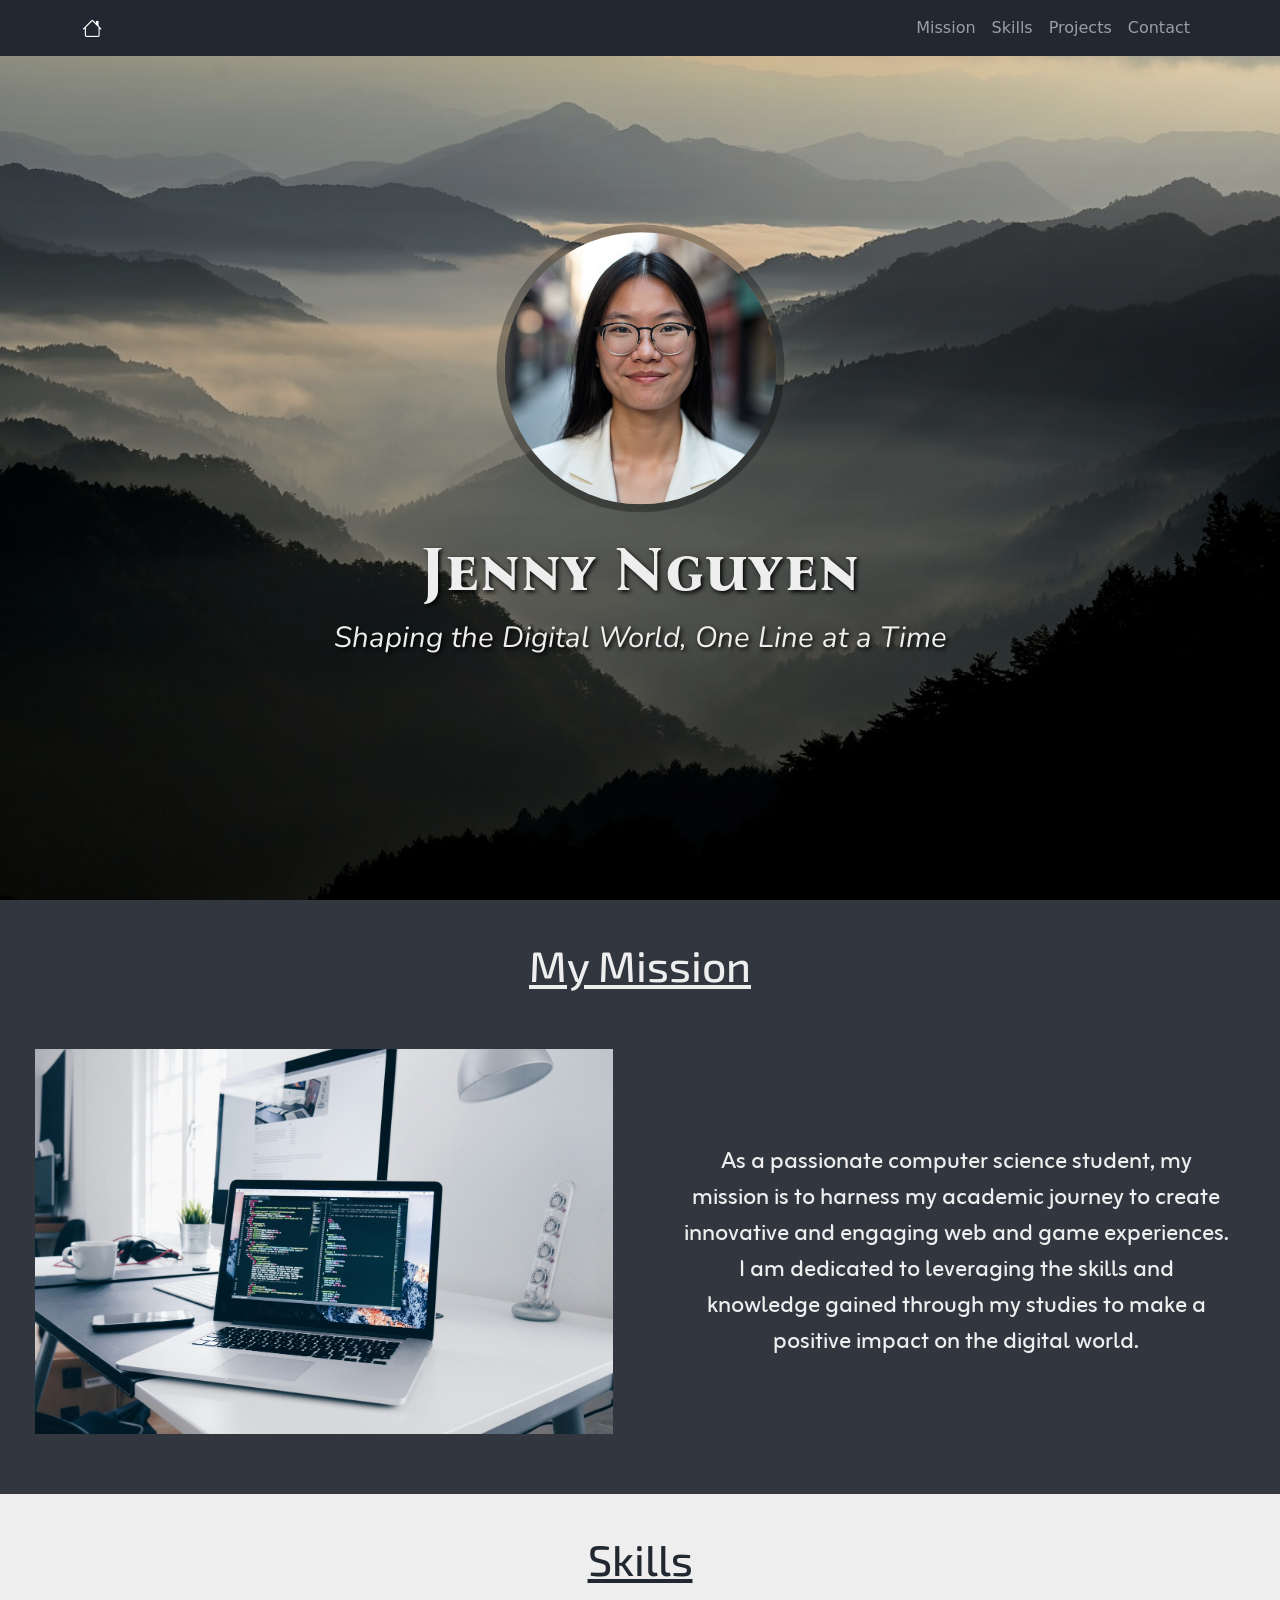
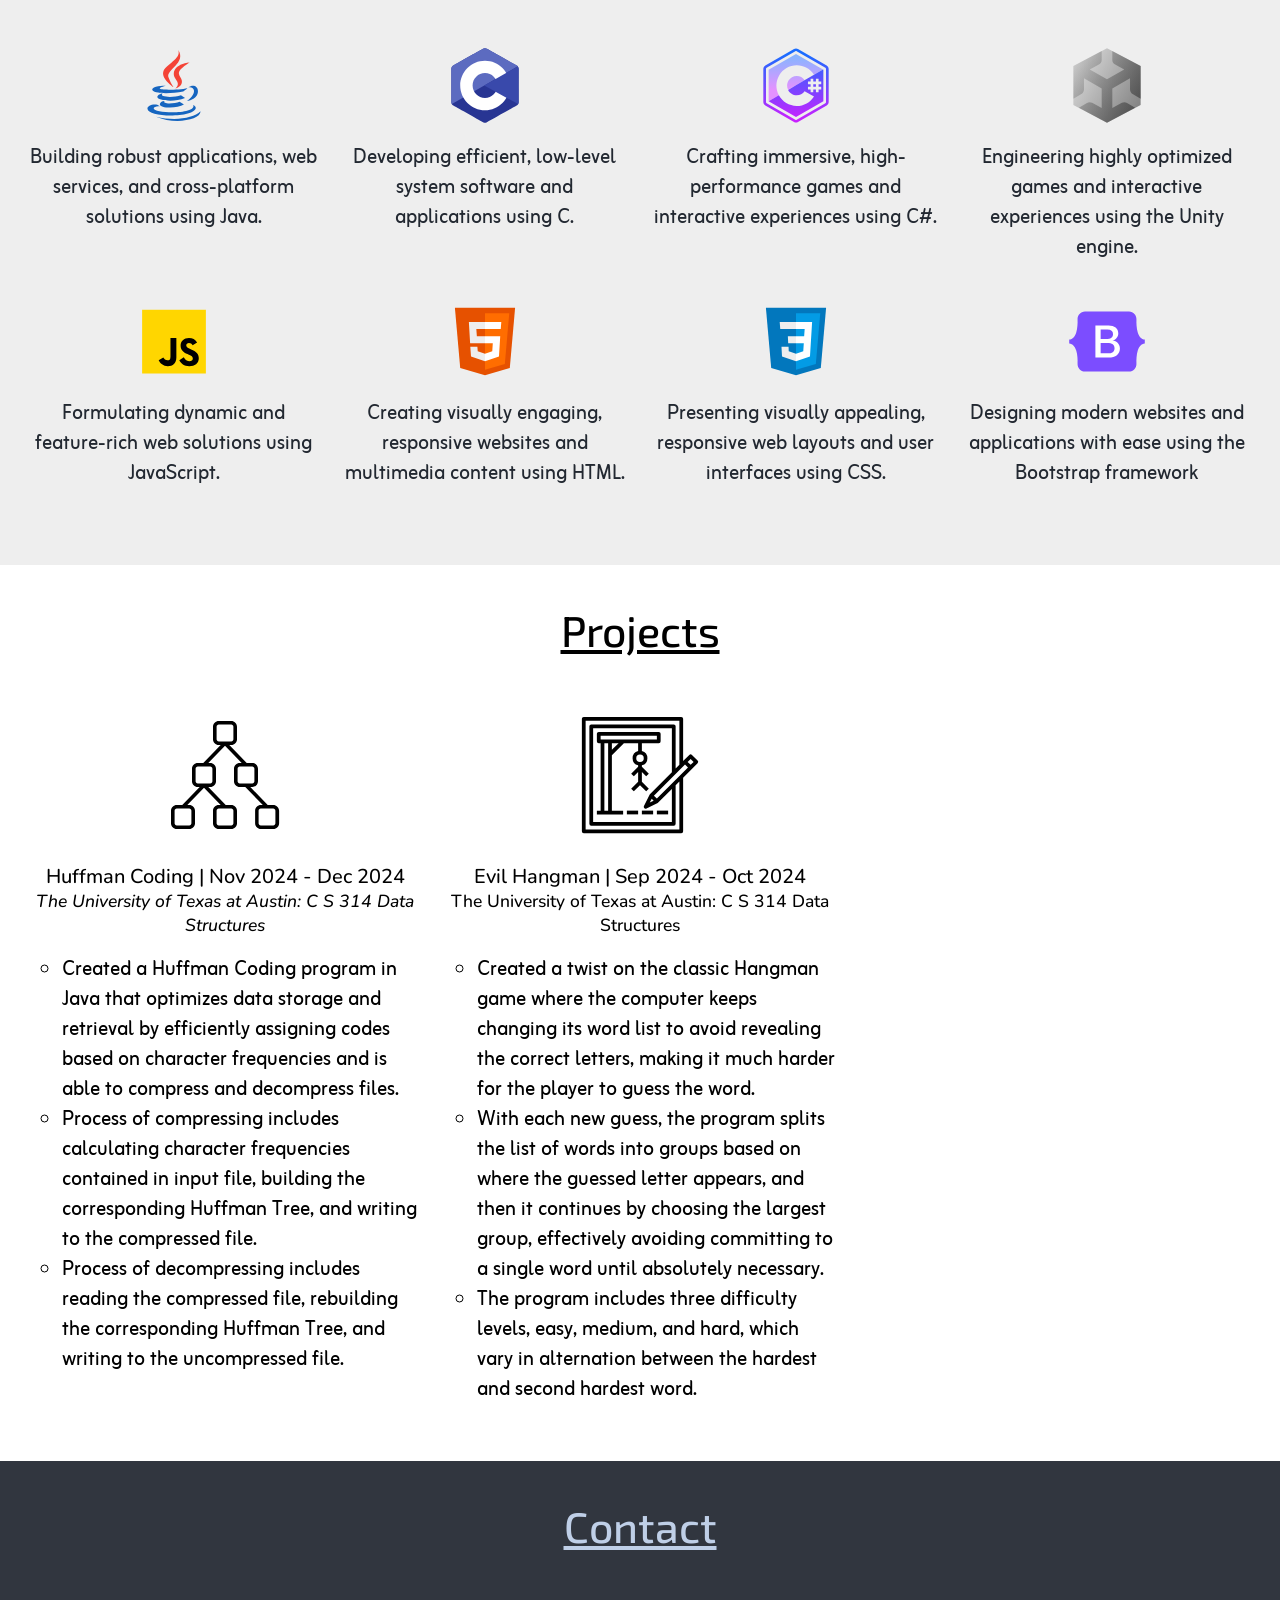
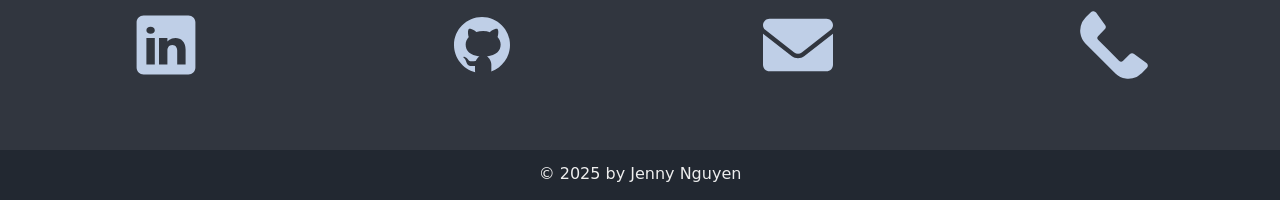
==== commit 85fa2f50: "updates" ====
--- a/index.html
+++ b/index.html
@@ -3,7 +3,7 @@
   <head>
     <meta charset="utf-8">
     <meta name="viewport" content="width=device-width">  
-    <meta name="milestone" content="Portfolio">
+    <meta name="portfolio-website" content="Portfolio">
     <title>Jenny Nguyen - Portfolio</title>  
  
     <link
@@ -11,9 +11,7 @@
       rel="stylesheet"
       integrity="sha384-QWTKZyjpPEjISv5WaRU9OFeRpok6YctnYmDr5pNlyT2bRjXh0JMhjY6hW+ALEwIH"
       crossorigin="anonymous">
-
     <link rel="stylesheet" href="https://cdn.jsdelivr.net/npm/bootstrap-icons@1.11.3/font/bootstrap-icons.min.css">
-
     <link href="styles.css" rel="stylesheet" type="text/css" />
     
     <link rel="preconnect" href="https://fonts.googleapis.com">
@@ -29,11 +27,9 @@
           <a href="#home" class="navbar-brand">
             <i class="bi bi-house"></i>
           </a>
-          
           <button class="navbar-toggler" data-bs-toggle="collapse" data-bs-target="#nav-collapse">
             <span class="navbar-toggler-icon"></span>
           </button>
-          
           <div id="nav-collapse" class="collapse navbar-collapse">
             <div class="navbar-nav ms-auto">
               <a href="#mission-section" class="nav-link">Mission</a>
@@ -42,7 +38,6 @@
               <a href="#contact-section" class="nav-link">Contact</a>
             </div>
           </div>
-          
         </div>
       </nav>
     </header>
@@ -52,7 +47,7 @@
       <div class="info">
         <img id="headshot" src="img/headshot.png" alt="Jenny Nguyen headshot">
         <h1>Jenny Nguyen</h1>
-        <p><em>Where Algorithms Meet Ambition.</em></p>
+        <p><em>Shaping the Digital World, One Line at a Time</em></p>
       </div>
   	</section>
     
@@ -83,6 +78,12 @@
           <p>Building robust applications, web services, and cross-platform solutions using Java.</p>
         </div>
         <div class="col-12 col-md-6 col-lg-3">
+          <svg class="skills-icon" xmlns="http://www.w3.org/2000/svg" x="0px" y="0px" width="100" height="100" viewBox="0 0 48 48">
+            <path fill="#283593" fill-rule="evenodd" d="M22.903,3.286c0.679-0.381,1.515-0.381,2.193,0 c3.355,1.883,13.451,7.551,16.807,9.434C42.582,13.1,43,13.804,43,14.566c0,3.766,0,15.101,0,18.867 c0,0.762-0.418,1.466-1.097,1.847c-3.355,1.883-13.451,7.551-16.807,9.434c-0.679,0.381-1.515,0.381-2.193,0 c-3.355-1.883-13.451-7.551-16.807-9.434C5.418,34.899,5,34.196,5,33.434c0-3.766,0-15.101,0-18.867 c0-0.762,0.418-1.466,1.097-1.847C9.451,10.837,19.549,5.169,22.903,3.286z" clip-rule="evenodd"></path><path fill="#5c6bc0" fill-rule="evenodd" d="M5.304,34.404C5.038,34.048,5,33.71,5,33.255 c0-3.744,0-15.014,0-18.759c0-0.758,0.417-1.458,1.094-1.836c3.343-1.872,13.405-7.507,16.748-9.38 c0.677-0.379,1.594-0.371,2.271,0.008c3.343,1.872,13.371,7.459,16.714,9.331c0.27,0.152,0.476,0.335,0.66,0.576L5.304,34.404z" clip-rule="evenodd"></path><path fill="#fff" fill-rule="evenodd" d="M24,10c7.727,0,14,6.273,14,14s-6.273,14-14,14 s-14-6.273-14-14S16.273,10,24,10z M24,17c3.863,0,7,3.136,7,7c0,3.863-3.137,7-7,7s-7-3.137-7-7C17,20.136,20.136,17,24,17z" clip-rule="evenodd"></path><path fill="#3949ab" fill-rule="evenodd" d="M42.485,13.205c0.516,0.483,0.506,1.211,0.506,1.784 c0,3.795-0.032,14.589,0.009,18.384c0.004,0.396-0.127,0.813-0.323,1.127L23.593,24L42.485,13.205z" clip-rule="evenodd"></path>
+          </svg>
+          <p>Developing efficient, low-level system software and applications using C.</p>
+        </div>
+        <div class="col-12 col-md-6 col-lg-3">
           <svg class="skills-icon" xmlns="http://www.w3.org/2000/svg" x="0px" y="0px" width="100" height="100" viewBox="0 0 64 64">
             <linearGradient id="dFMIpH0DLBLP_Mye2ctJMa_Fycm8TUhWmFU_gr1" x1="15.25" x2="15.25" y1="31.296" y2="15.385" gradientTransform="matrix(1 0 0 -1 0 64)" gradientUnits="userSpaceOnUse"><stop offset="0" stop-color="#8ab4ff"></stop><stop offset=".699" stop-color="#e492ff"></stop></linearGradient><path fill="url(#dFMIpH0DLBLP_Mye2ctJMa_Fycm8TUhWmFU_gr1)" d="M19.09,39.37c0,0.01,0.01,0.01,0.01,0.02l-7.7,4.5L19.09,39.37z"></path><linearGradient id="dFMIpH0DLBLP_Mye2ctJMb_Fycm8TUhWmFU_gr2" x1="15.25" x2="15.25" y1="33.329" y2="20.11" gradientTransform="matrix(1 0 0 -1 0 64)" gradientUnits="userSpaceOnUse"><stop offset="0" stop-color="#8ab4ff"></stop><stop offset=".699" stop-color="#e492ff"></stop></linearGradient><path fill="url(#dFMIpH0DLBLP_Mye2ctJMb_Fycm8TUhWmFU_gr2)" d="M19.09,39.37c0,0.01,0.01,0.01,0.01,0.02	l-7.7,4.5L19.09,39.37z"></path><linearGradient id="dFMIpH0DLBLP_Mye2ctJMc_Fycm8TUhWmFU_gr3" x1="31.87" x2="31.87" y1="10.7" y2="35.152" gradientUnits="userSpaceOnUse"><stop offset="0" stop-color="#8ab4ff"></stop><stop offset="1" stop-color="#e492ff"></stop></linearGradient><path fill="url(#dFMIpH0DLBLP_Mye2ctJMc_Fycm8TUhWmFU_gr3)" d="M32,8.21l-20.6,11.9v23.78l7.69-4.52	c-1.18-2.17-1.85-4.65-1.85-7.3c0-2.88,0.8-5.56,2.18-7.87c2.68-4.46,7.57-7.46,13.15-7.46c5.27,0,10.11,2.67,12.94,7.12l-0.39,0.24	l-6.57,3.87c-1.35-1.99-3.57-3.16-5.98-3.16c-2.62,0-4.91,1.39-6.19,3.47c-0.68,1.11-1.07,2.4-1.07,3.79c0,1.16,0.27,2.25,0.75,3.22	l6.13-3.6h0.01l0.04,0.02l20.1-11.75L32,8.21z"></path><linearGradient id="dFMIpH0DLBLP_Mye2ctJMd_Fycm8TUhWmFU_gr4" x1="32" x2="32" y1="8.058" y2="57.784" gradientUnits="userSpaceOnUse"><stop offset="0" stop-color="#1a6dff"></stop><stop offset="1" stop-color="#c822ff"></stop></linearGradient><path fill="url(#dFMIpH0DLBLP_Mye2ctJMd_Fycm8TUhWmFU_gr4)" d="M32.24,31.71l-6.17,3.6	c1.19,2.38,3.66,4.02,6.5,4.02c2.382,0,4.553-1.156,5.911-3.063l7.076,3.931C42.76,44.666,37.897,47.4,32.57,47.4	c-5.8,0-10.87-3.24-13.47-8.01l-7.7,4.5L32,55.79l20.6-11.9v-0.22V20.11l-0.26-0.15L32.24,31.71z M51,31h-2v2h2v2h-2v2h-2v-2h-2v2	h-2v-2h-2v-2h2v-2h-2v-2h2v-2h2v2h2v-2h2v2h2V31z M45,31h2v2h-2V31z M55.1,16.93L33.5,4.46c-0.93-0.53-2.07-0.53-3,0L8.9,16.93	c-0.92,0.54-1.5,1.53-1.5,2.6v24.94c0,1.07,0.58,2.06,1.5,2.6l21.6,12.47c0.93,0.53,2.07,0.53,3,0l21.6-12.47	c0.92-0.54,1.5-1.53,1.5-2.6V19.53C56.6,18.46,56.02,17.47,55.1,16.93z M54.6,44.47c0,0.36-0.19,0.69-0.5,0.87L32.5,57.81	c-0.31,0.17-0.69,0.17-1,0L9.9,45.34c-0.31-0.18-0.5-0.51-0.5-0.87V19.53c0-0.36,0.19-0.69,0.5-0.87L31.5,6.19	c0.31-0.17,0.69-0.17,1,0l21.6,12.47c0.31,0.18,0.5,0.51,0.5,0.87V44.47z"></path>
           </svg>
@@ -90,6 +91,18 @@
         </div>
         <div class="col-12 col-md-6 col-lg-3">
           <svg class="skills-icon" xmlns="http://www.w3.org/2000/svg" x="0px" y="0px" width="100" height="100" viewBox="0 0 48 48">
+            <linearGradient id="qUxyI3vgFveub1eDoKLJXa_vJMs5fU2hLbg_gr1" x1="-3.608" x2="66.534" y1="8.061" y2="48.557" gradientUnits="userSpaceOnUse"><stop offset="0" stop-color="#262626" stop-opacity="0"></stop><stop offset="1" stop-color="#262626" stop-opacity=".8"></stop></linearGradient><polygon fill="url(#qUxyI3vgFveub1eDoKLJXa_vJMs5fU2hLbg_gr1)" points="24,45 5,35 5,13 24,3 43,13 43,35"></polygon><linearGradient id="qUxyI3vgFveub1eDoKLJXb_vJMs5fU2hLbg_gr2" x1="-3.231" x2="64.117" y1="8.199" y2="47.082" gradientUnits="userSpaceOnUse"><stop offset="0" stop-color="#262626" stop-opacity="0"></stop><stop offset="1" stop-color="#262626" stop-opacity=".8"></stop></linearGradient><path fill="url(#qUxyI3vgFveub1eDoKLJXb_vJMs5fU2hLbg_gr2)" d="M43,31.502V13L27,4.579v4.969c0,1.114,0.617,2.136,1.603,2.655l5.127,2.698L24,20.534	l-9.729-5.633l5.127-2.698C20.383,11.684,21,10.662,21,9.548V4.579L5,13v18.502l4.543-2.726C10.447,28.233,11,27.257,11,26.203	V19.94l10,5.789v10.911l-5.381-2.832c-0.927-0.488-2.042-0.457-2.941,0.082l-4.573,2.744L24,45l15.894-8.365l-4.573-2.744	c-0.899-0.539-2.013-0.57-2.941-0.082L27,36.641V25.729l10-5.789v6.263c0,1.054,0.553,2.03,1.457,2.572L43,31.502z"></path>
+          </svg>
+          <p>Engineering highly optimized games and interactive experiences using the Unity engine.</p>
+        </div>
+        <div class="col-12 col-md-6 col-lg-3">
+          <svg class="skills-icon" xmlns="http://www.w3.org/2000/svg" x="0px" y="0px" width="100" height="100" viewBox="0 0 48 48">
+            <path fill="#ffd600" d="M6,42V6h36v36H6z"></path><path fill="#000001" d="M29.538 32.947c.692 1.124 1.444 2.201 3.037 2.201 1.338 0 2.04-.665 2.04-1.585 0-1.101-.726-1.492-2.198-2.133l-.807-.344c-2.329-.988-3.878-2.226-3.878-4.841 0-2.41 1.845-4.244 4.728-4.244 2.053 0 3.528.711 4.592 2.573l-2.514 1.607c-.553-.988-1.151-1.377-2.078-1.377-.946 0-1.545.597-1.545 1.377 0 .964.6 1.354 1.985 1.951l.807.344C36.452 29.645 38 30.839 38 33.523 38 36.415 35.716 38 32.65 38c-2.999 0-4.702-1.505-5.65-3.368L29.538 32.947zM17.952 33.029c.506.906 1.275 1.603 2.381 1.603 1.058 0 1.667-.418 1.667-2.043V22h3.333v11.101c0 3.367-1.953 4.899-4.805 4.899-2.577 0-4.437-1.746-5.195-3.368L17.952 33.029z"></path>
+          </svg>
+          <p>Formulating dynamic and feature-rich web solutions using JavaScript.</p>
+        </div>
+        <div class="col-12 col-md-6 col-lg-3">
+          <svg class="skills-icon" xmlns="http://www.w3.org/2000/svg" x="0px" y="0px" width="100" height="100" viewBox="0 0 48 48">
             <path fill="#E65100" d="M41,5H7l3,34l14,4l14-4L41,5L41,5z"></path><path fill="#FF6D00" d="M24 8L24 39.9 35.2 36.7 37.7 8z"></path><path fill="#FFF" d="M24,25v-4h8.6l-0.7,11.5L24,35.1v-4.2l4.1-1.4l0.3-4.5H24z M32.9,17l0.3-4H24v4H32.9z"></path><path fill="#EEE" d="M24,30.9v4.2l-7.9-2.6L15.7,27h4l0.2,2.5L24,30.9z M19.1,17H24v-4h-9.1l0.7,12H24v-4h-4.6L19.1,17z"></path>
           </svg>
           <p>Creating visually engaging, responsive websites and multimedia content using HTML.</p>
@@ -98,11 +111,17 @@
           <svg class="skills-icon" xmlns="http://www.w3.org/2000/svg" x="0px" y="0px" width="100" height="100" viewBox="0 0 48 48">
             <path fill="#0277BD" d="M41,5H7l3,34l14,4l14-4L41,5L41,5z"></path><path fill="#039BE5" d="M24 8L24 39.9 35.2 36.7 37.7 8z"></path><path fill="#FFF" d="M33.1 13L24 13 24 17 28.9 17 28.6 21 24 21 24 25 28.4 25 28.1 29.5 24 30.9 24 35.1 31.9 32.5 32.6 21 32.6 21z"></path><path fill="#EEE" d="M24,13v4h-8.9l-0.3-4H24z M19.4,21l0.2,4H24v-4H19.4z M19.8,27h-4l0.3,5.5l7.9,2.6v-4.2l-4.1-1.4L19.8,27z"></path>
           </svg>
-          <p>Designing visually appealing, responsive web layouts and user interfaces using CSS.</p>
+          <p>Presenting visually appealing, responsive web layouts and user interfaces using CSS.</p>
+        </div>
+        <div class="col-12 col-md-6 col-lg-3">
+          <svg class="skills-icon" xmlns="http://www.w3.org/2000/svg" x="0px" y="0px" width="100" height="100" viewBox="0 0 48 48">
+            <path fill="#7c4dff" d="M7.373,11.443C7.293,9.132,9.094,7,11.529,7h24.946c2.435,0,4.236,2.132,4.155,4.443	c-0.077,2.221,0.023,5.097,0.747,7.443c0.726,2.353,1.951,3.84,3.957,4.031v2.167c-2.006,0.191-3.23,1.678-3.957,4.031	c-0.724,2.345-0.824,5.222-0.747,7.443C40.71,38.868,38.909,41,36.475,41H11.529c-2.434,0-4.236-2.132-4.155-4.443	c0.077-2.221-0.023-5.097-0.747-7.443c-0.726-2.353-1.954-3.84-3.96-4.031v-2.167c2.006-0.191,3.233-1.678,3.96-4.031	C7.35,16.54,7.451,13.664,7.373,11.443z"></path><path fill="#fff" d="M27.073,23.464v-0.028c1.853-0.32,3.299-2.057,3.299-3.97c0-1.352-0.52-2.498-1.504-3.312	c-0.981-0.812-2.357-1.241-3.981-1.241H17.45V33.08h7.475c1.942,0,3.555-0.474,4.663-1.372c1.109-0.899,1.696-2.207,1.696-3.783	C31.283,25.544,29.593,23.756,27.073,23.464z M23.59,22.608h-3.181V17.29h3.784c2.076,0,3.219,0.911,3.219,2.565	C27.413,21.63,26.055,22.608,23.59,22.608z M20.409,24.834h3.759c2.716,0,4.092,0.981,4.092,2.916c0,1.932-1.357,2.953-3.925,2.953	h-3.926V24.834z"></path>
+          </svg>
+          <p>Designing modern websites and applications with ease using the Bootstrap framework</p>
         </div>
       </div>
   	</section>
-    
+
     <!-- Projects section -->
     <section id="projects-section">
       <h2>Projects</h2>
@@ -120,16 +139,16 @@
             </ul>
           </div>
         <div class="col-12 col-md-6 col-lg-4 git-link">
-            <a href="https://github.com/jnguyen0101/EvilHangman.git" target="_blank">
-              <svg xmlns="http://www.w3.org/2000/svg" viewBox="0 0 64 80" width="150" height="150"><g data-name="Layer 27">
-                <path d="M23,51H17V21.41L23.41,15H31v4.14a4,4,0,0,0,0,7.72v.73l-3.71,3.7,1.42,1.42L31,30.41v5.18l-3.71,3.7,1.42,1.42L32,37.41l3.29,3.3,1.42-1.42L33,35.59V30.41l2.29,2.3,1.42-1.42L33,27.59v-.73a4,4,0,0,0,0-7.72V15h9a1,1,0,0,0,1-1V10a1,1,0,0,0-1-1H10a1,1,0,0,0-1,1v4a1,1,0,0,0,1,1h1V51H9v2H23ZM34,23a2,2,0,1,1-2-2A2,2,0,0,1,34,23ZM17,18.59V15h3.59ZM11,11H41v2H11Zm2,4h2V51H13Z"/><rect x="25" y="51" width="6" height="2"/><rect x="33" y="51" width="6" height="2"/><rect x="41" y="51" width="6" height="2"/><path d="M62.71,24.29l-3-3a1,1,0,0,0-1.42,0L55,24.59V2a1,1,0,0,0-1-1H2A1,1,0,0,0,1,2V62a1,1,0,0,0,1,1H54a1,1,0,0,0,1-1V33.41l7.71-7.7A1,1,0,0,0,62.71,24.29ZM49,30.59,37.29,42.29a1.1,1.1,0,0,0-.18.26l-3,6A1,1,0,0,0,35,50a.91.91,0,0,0,.45-.11l6-3a1.1,1.1,0,0,0,.26-.18L49,39.41V57H7V7H49ZM38.27,44.69l1,1-2.07,1Zm2.73-.1L39.41,43,56,26.41,57.59,28ZM53,61H3V3H53V26.59l-2,2V6a1,1,0,0,0-1-1H6A1,1,0,0,0,5,6V58a1,1,0,0,0,1,1H50a1,1,0,0,0,1-1V37.41l2-2Zm6-34.41L57.41,25,59,23.41,60.59,25Z"/></g></svg>
+          <a href="https://github.com/jnguyen0101/EvilHangman.git" target="_blank">
+            <svg xmlns="http://www.w3.org/2000/svg" viewBox="0 0 64 80" width="150" height="150"><g data-name="Layer 27">
+              <path d="M23,51H17V21.41L23.41,15H31v4.14a4,4,0,0,0,0,7.72v.73l-3.71,3.7,1.42,1.42L31,30.41v5.18l-3.71,3.7,1.42,1.42L32,37.41l3.29,3.3,1.42-1.42L33,35.59V30.41l2.29,2.3,1.42-1.42L33,27.59v-.73a4,4,0,0,0,0-7.72V15h9a1,1,0,0,0,1-1V10a1,1,0,0,0-1-1H10a1,1,0,0,0-1,1v4a1,1,0,0,0,1,1h1V51H9v2H23ZM34,23a2,2,0,1,1-2-2A2,2,0,0,1,34,23ZM17,18.59V15h3.59ZM11,11H41v2H11Zm2,4h2V51H13Z"/><rect x="25" y="51" width="6" height="2"/><rect x="33" y="51" width="6" height="2"/><rect x="41" y="51" width="6" height="2"/><path d="M62.71,24.29l-3-3a1,1,0,0,0-1.42,0L55,24.59V2a1,1,0,0,0-1-1H2A1,1,0,0,0,1,2V62a1,1,0,0,0,1,1H54a1,1,0,0,0,1-1V33.41l7.71-7.7A1,1,0,0,0,62.71,24.29ZM49,30.59,37.29,42.29a1.1,1.1,0,0,0-.18.26l-3,6A1,1,0,0,0,35,50a.91.91,0,0,0,.45-.11l6-3a1.1,1.1,0,0,0,.26-.18L49,39.41V57H7V7H49ZM38.27,44.69l1,1-2.07,1Zm2.73-.1L39.41,43,56,26.41,57.59,28ZM53,61H3V3H53V26.59l-2,2V6a1,1,0,0,0-1-1H6A1,1,0,0,0,5,6V58a1,1,0,0,0,1,1H50a1,1,0,0,0,1-1V37.41l2-2Zm6-34.41L57.41,25,59,23.41,60.59,25Z"/></g></svg>
             </a>
-            <h3>Evil Hangman | Sep 2024 - Oct 2024<br><small><em>The University of Texas at Austin: C S 314 Data Structures</em></small></h3>
-            <ul>
-              <li>Created a twist on the classic Hangman game where the computer keeps changing its word list to avoid revealing the correct letters, making it much harder for the player to guess the word.</li>
-              <li>With each new guess, the program splits the list of words into groups based on where the guessed letter appears, and then it continues by choosing the largest group, effectively avoiding committing to a single word until absolutely necessary.</li>
-              <li>The program includes three difficulty levels, easy, medium, and hard, which vary in alternation between the hardest and second hardest word.</li>
-            </ul>
+          <h3>Evil Hangman | Sep 2024 - Oct 2024<br><small>The University of Texas at Austin: C S 314 Data Structures</small></h3>
+          <ul>
+            <li>Created a twist on the classic Hangman game where the computer keeps changing its word list to avoid revealing the correct letters, making it much harder for the player to guess the word.</li>
+            <li>With each new guess, the program splits the list of words into groups based on where the guessed letter appears, and then it continues by choosing the largest group, effectively avoiding committing to a single word until absolutely necessary.</li>
+            <li>The program includes three difficulty levels, easy, medium, and hard, which vary in alternation between the hardest and second hardest word.</li>
+          </ul>
         </div>
       </div>
     </section>
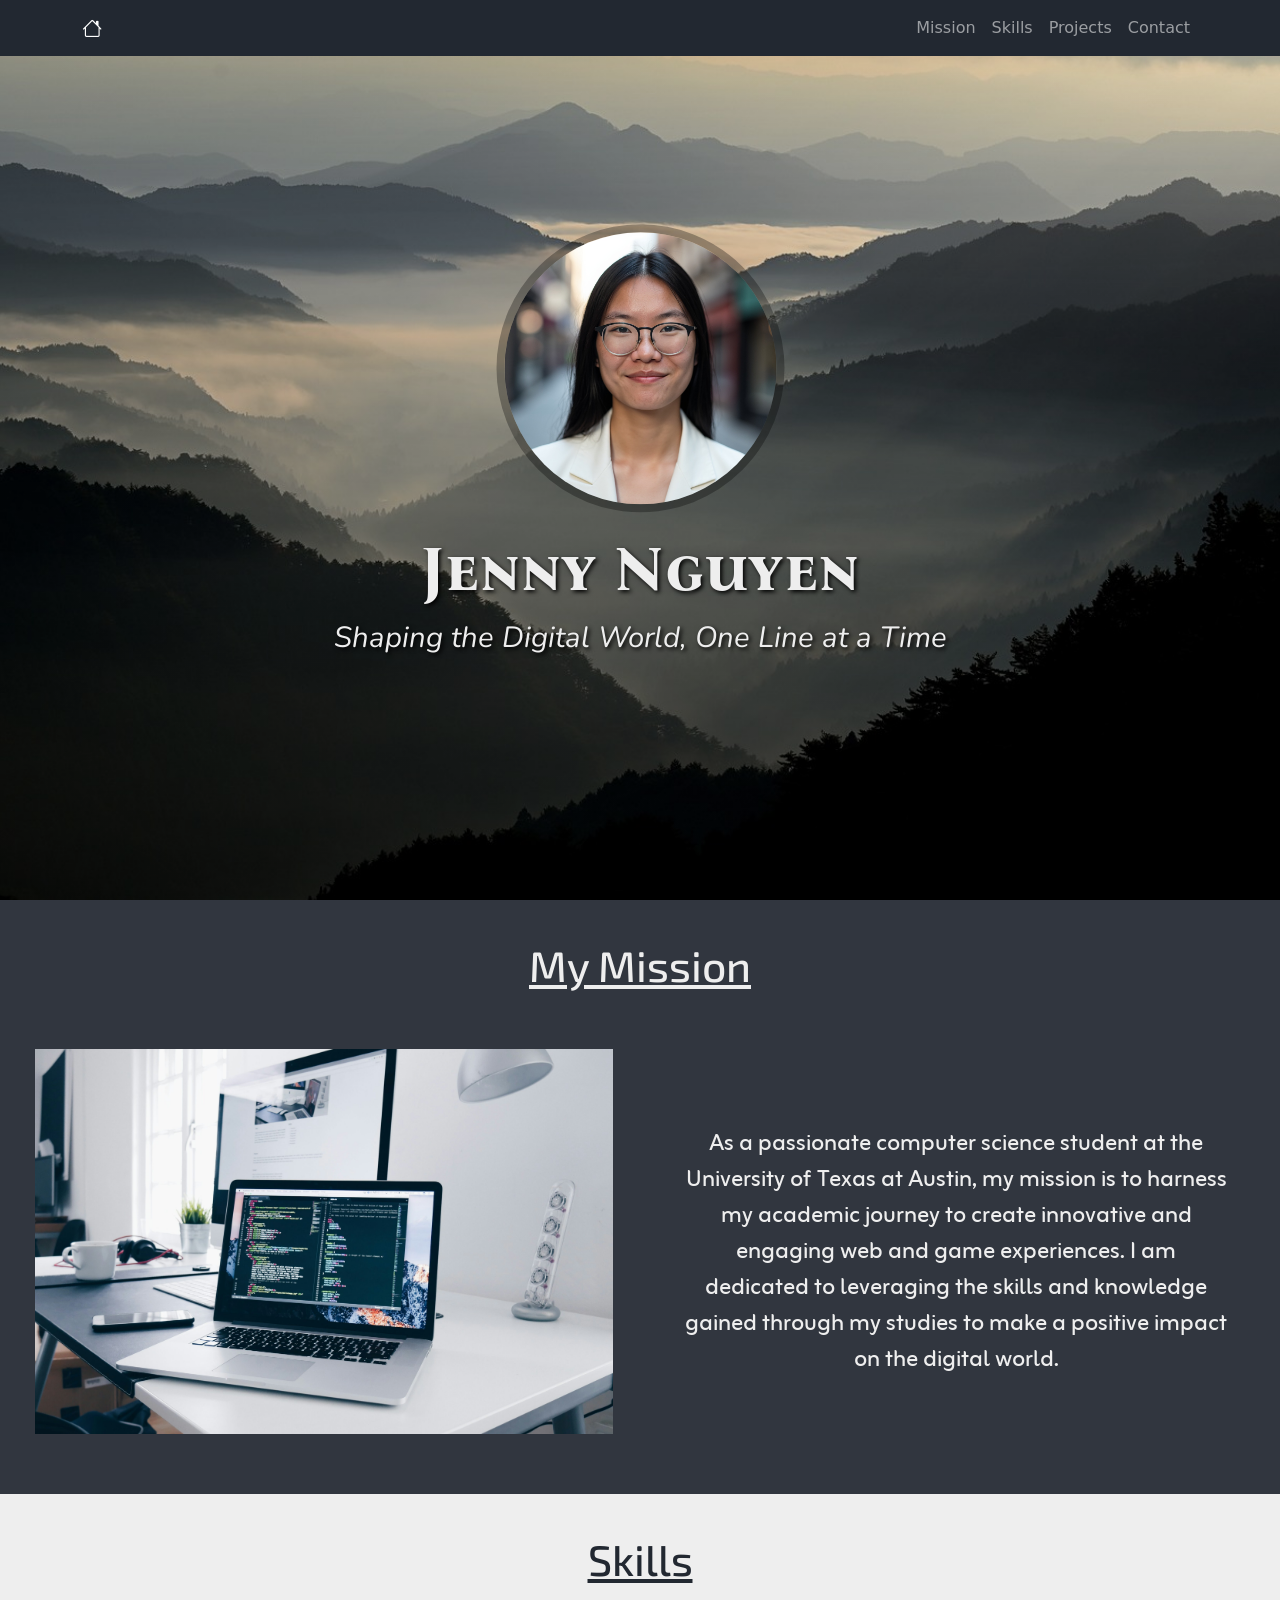
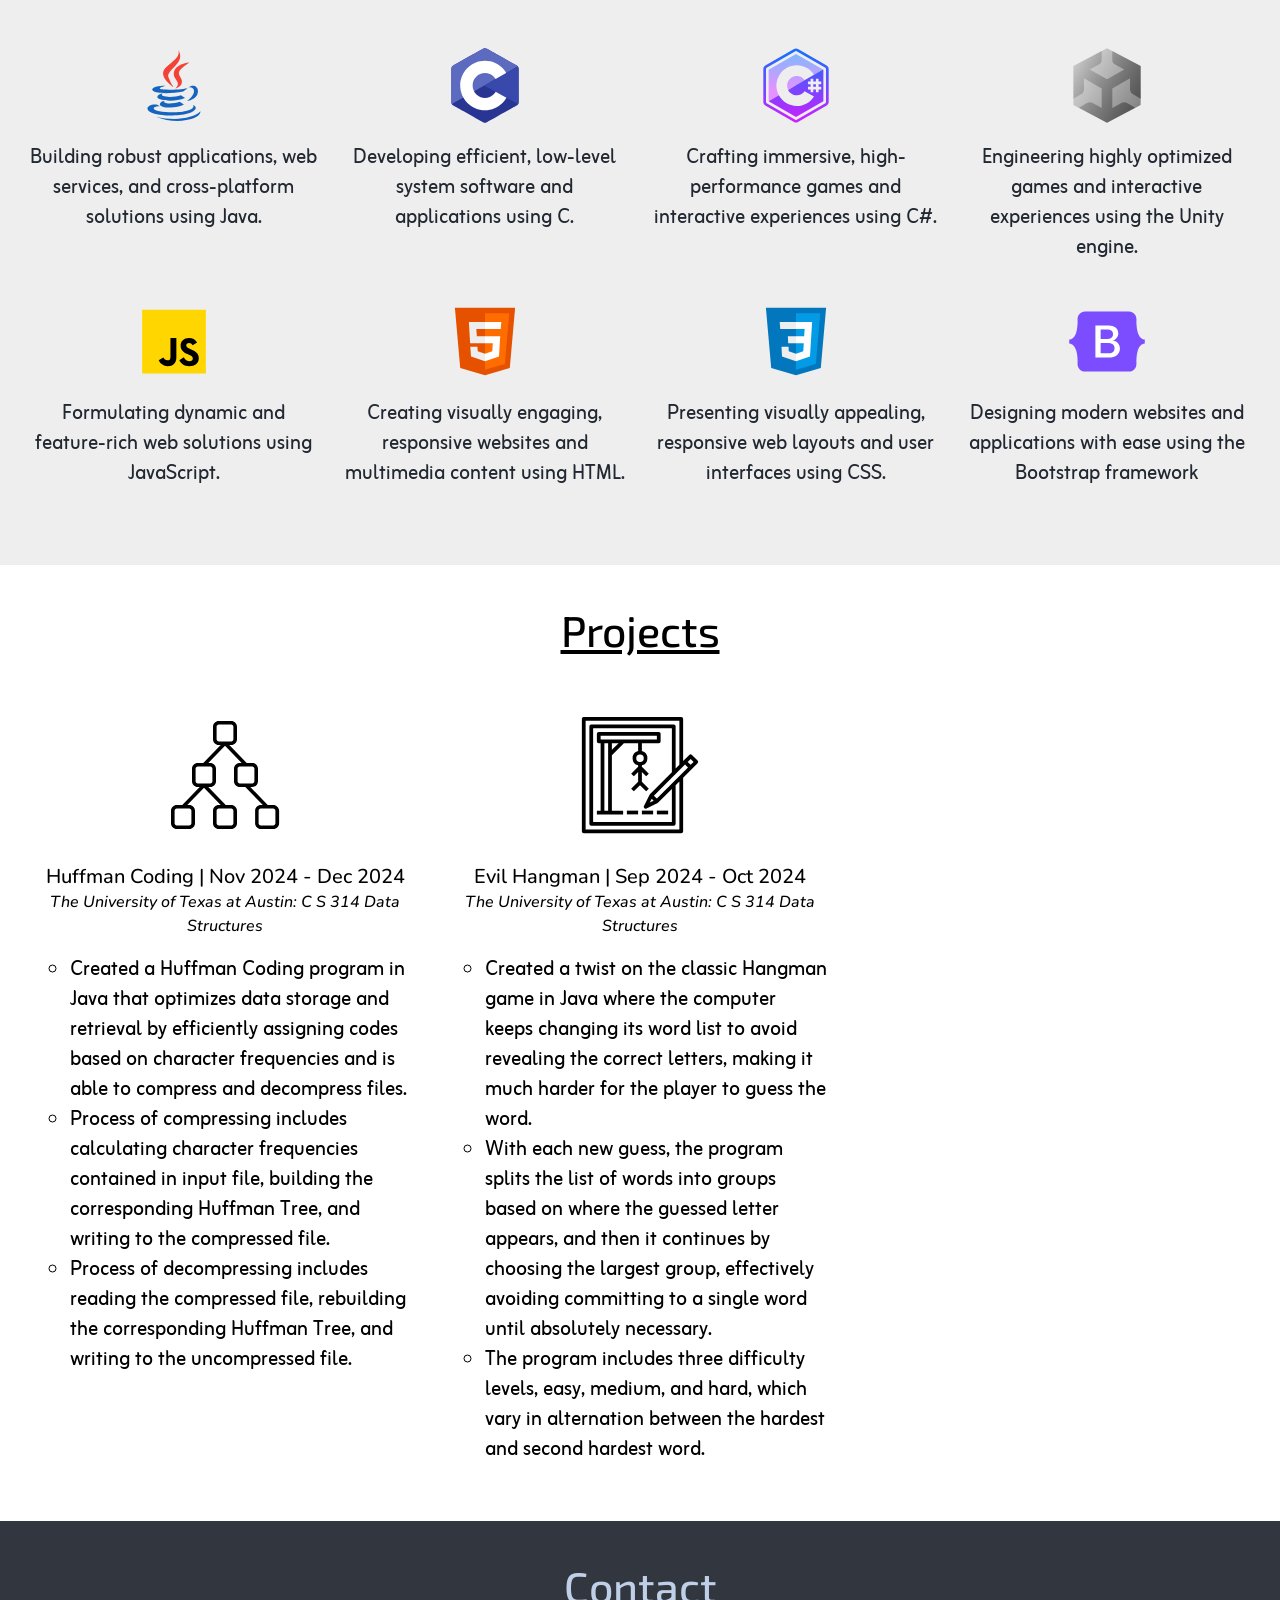
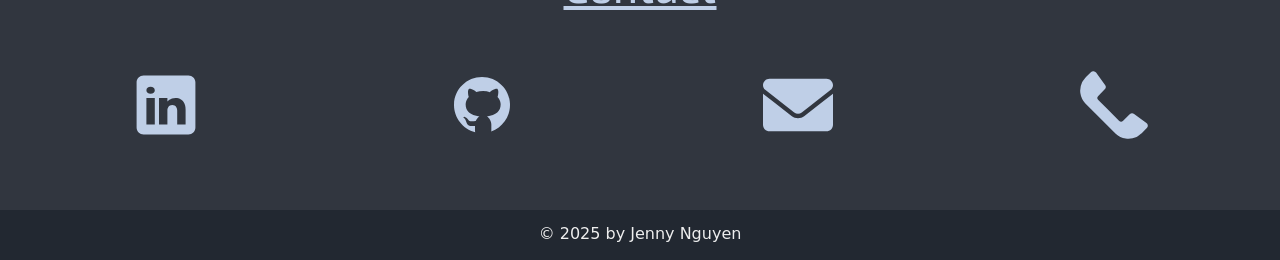
==== commit 59aec2b7: "edits" ====
--- a/index.html
+++ b/index.html
@@ -59,7 +59,7 @@
           <img id="mission-img" class="img-fluid" src="img/coding.jpg" alt="A computer screen of code">
         </div>
         <div class="col-12 col-md-6">
-          <p>As a passionate computer science student, my mission is to harness my academic journey
+          <p>As a passionate computer science student at the University of Texas at Austin, my mission is to harness my academic journey
             to create innovative and engaging web and game experiences. I am dedicated to leveraging
             the skills and knowledge gained through my studies to make a positive impact on the
             digital world.</p>
@@ -145,7 +145,7 @@
             </a>
           <h3>Evil Hangman | Sep 2024 - Oct 2024<br><small>The University of Texas at Austin: C S 314 Data Structures</small></h3>
           <ul>
-            <li>Created a twist on the classic Hangman game where the computer keeps changing its word list to avoid revealing the correct letters, making it much harder for the player to guess the word.</li>
+            <li>Created a twist on the classic Hangman game in Java where the computer keeps changing its word list to avoid revealing the correct letters, making it much harder for the player to guess the word.</li>
             <li>With each new guess, the program splits the list of words into groups based on where the guessed letter appears, and then it continues by choosing the largest group, effectively avoiding committing to a single word until absolutely necessary.</li>
             <li>The program includes three difficulty levels, easy, medium, and hard, which vary in alternation between the hardest and second hardest word.</li>
           </ul>
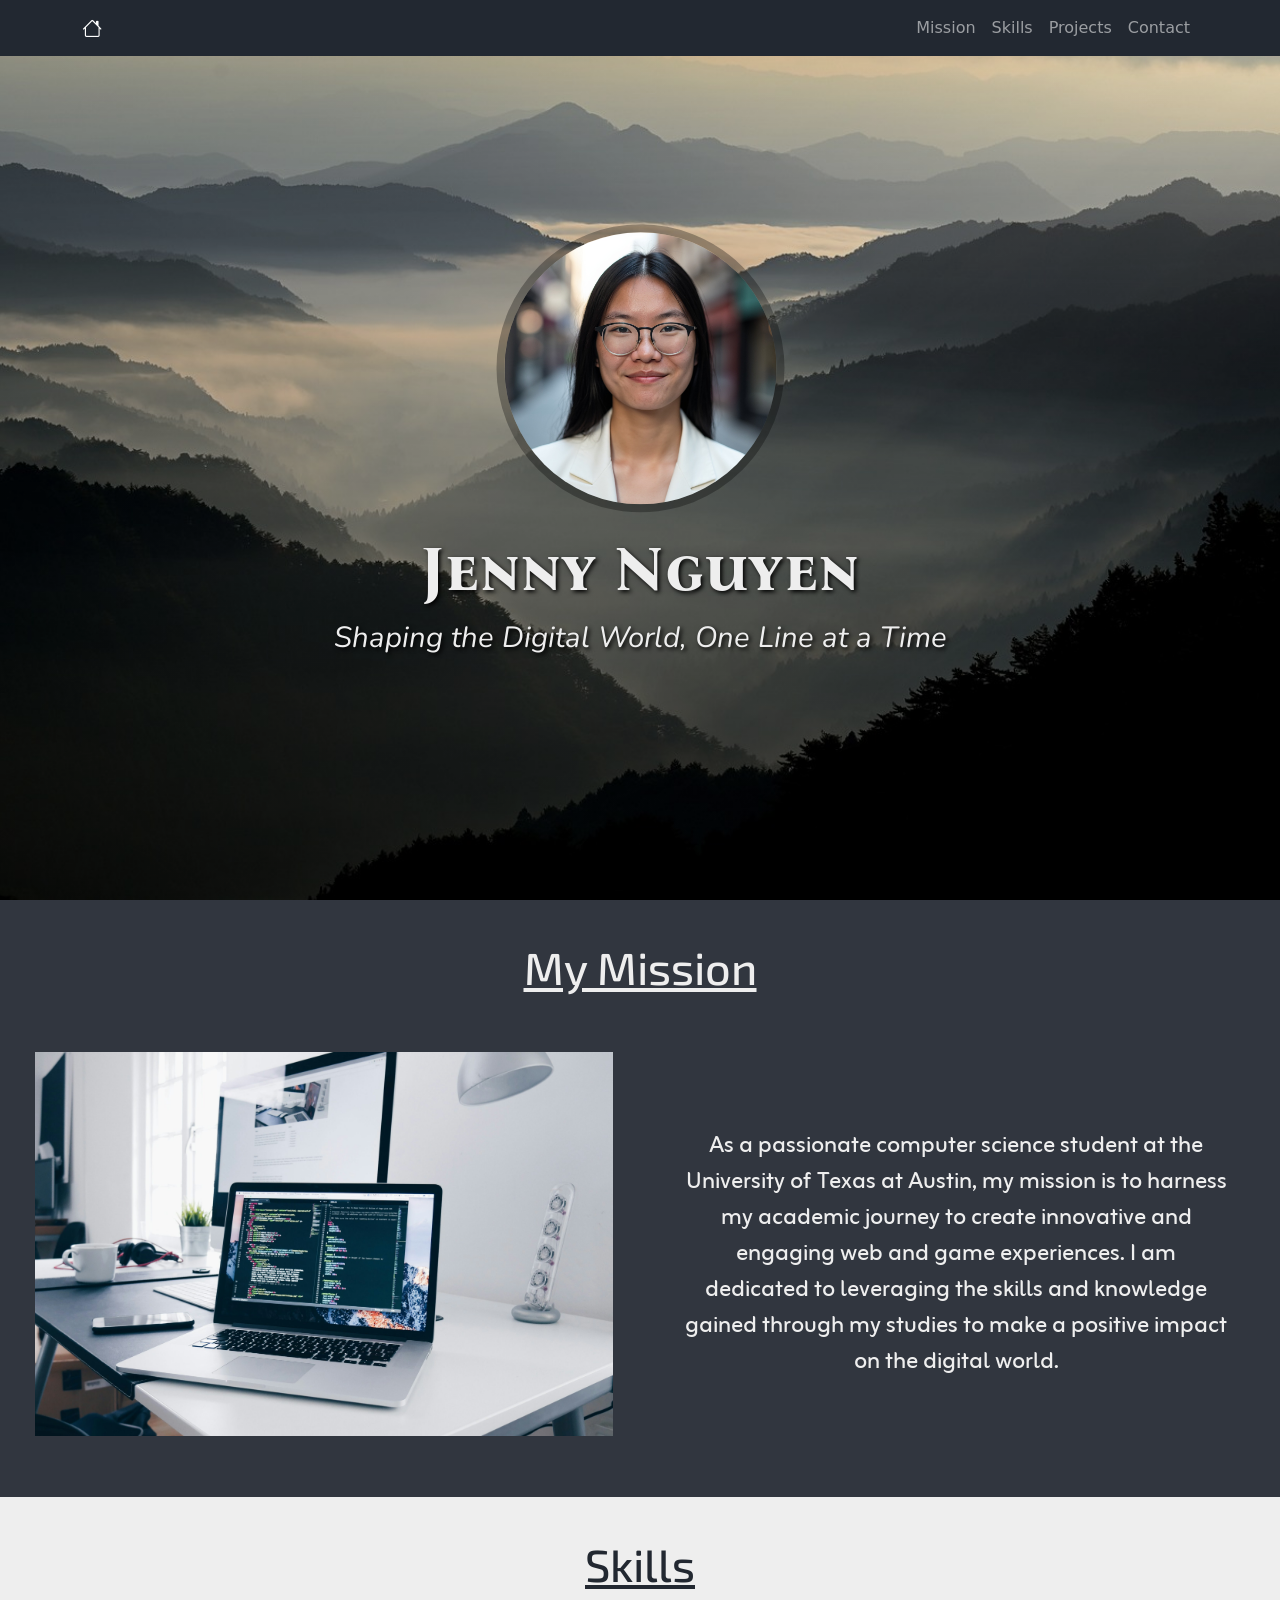
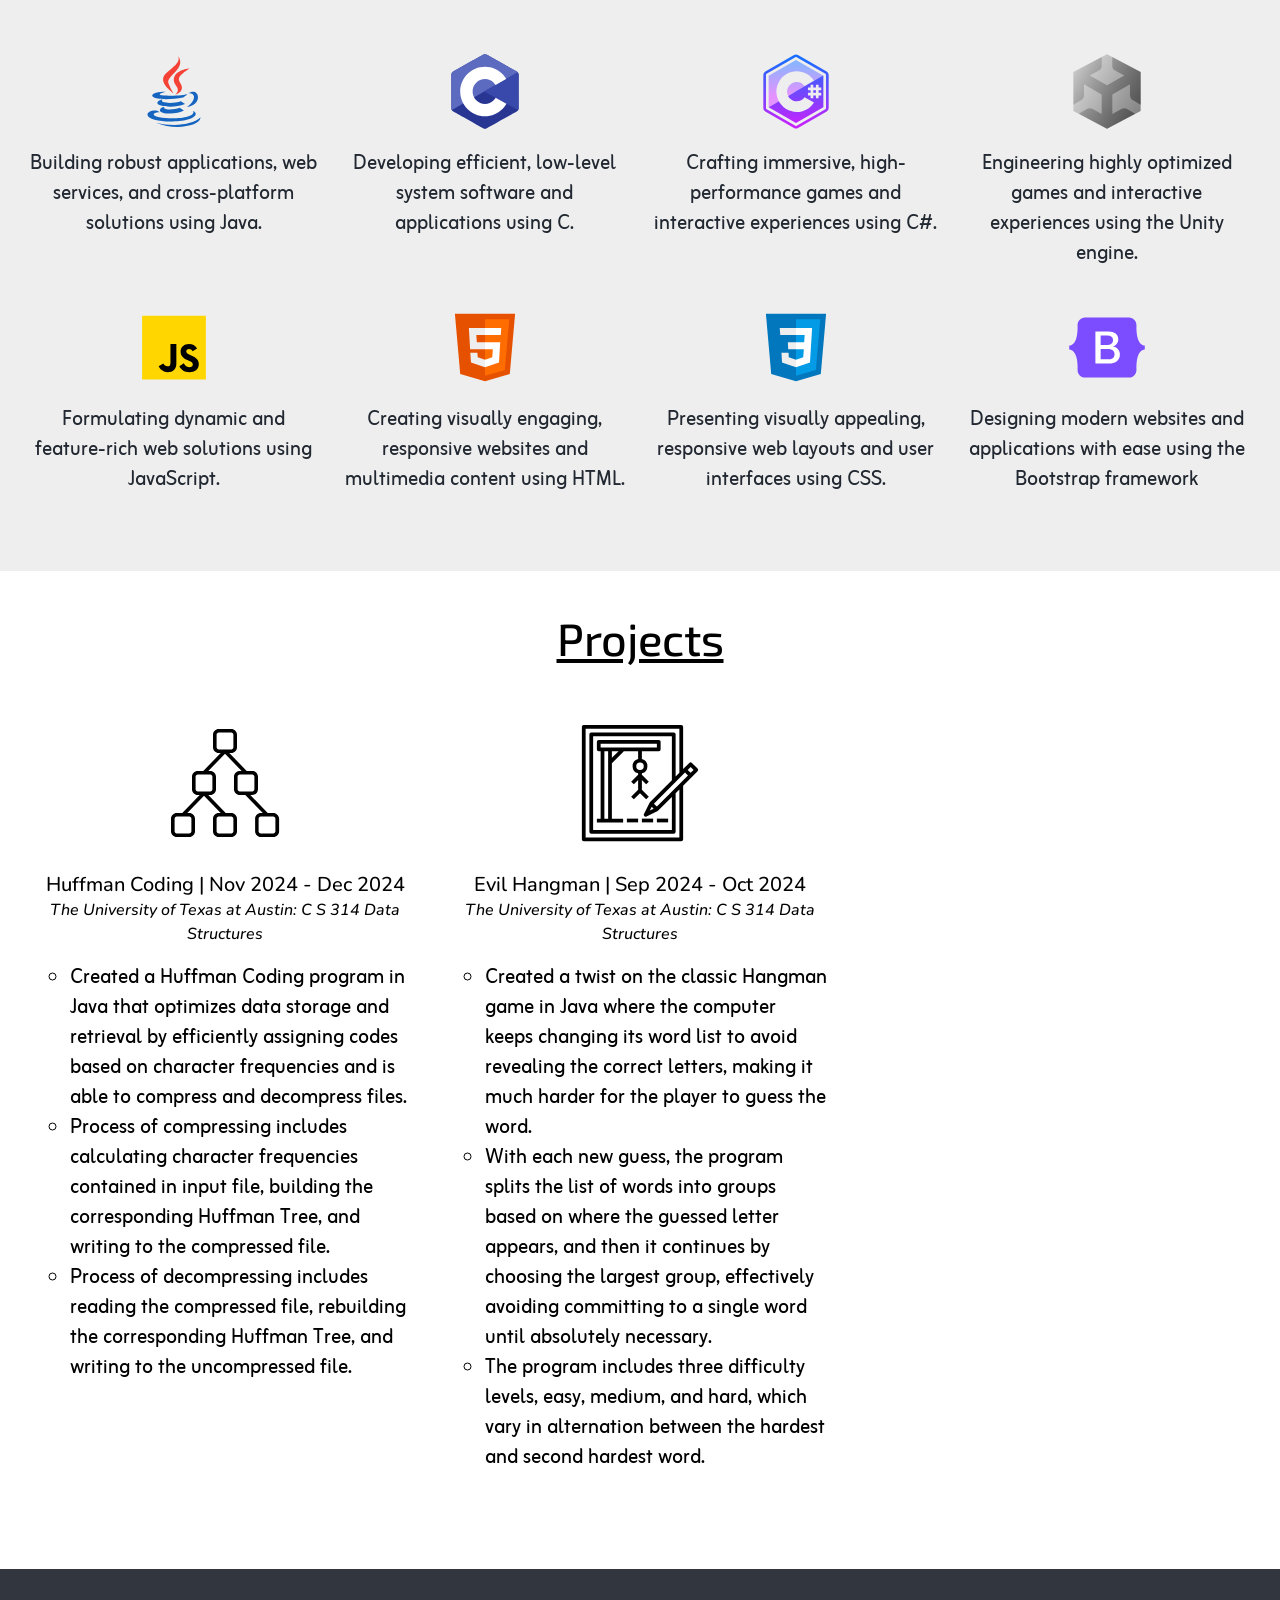
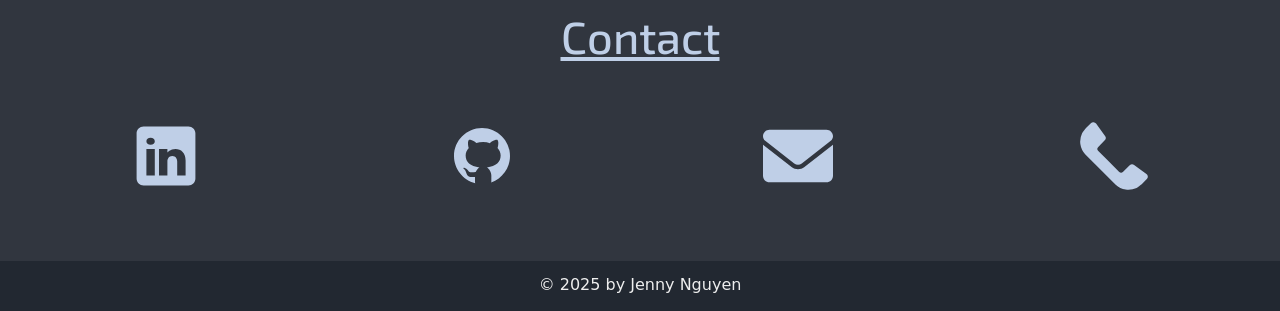
==== commit e65b90f7: "edits" ====
--- a/index.html
+++ b/index.html
@@ -5,7 +5,8 @@
     <meta name="viewport" content="width=device-width">  
     <meta name="portfolio-website" content="Portfolio">
     <title>Jenny Nguyen - Portfolio</title>  
- 
+    <link rel="shortcut icon" type="image/x-icon" href="assets/coding.ico">
+     
     <link
      href="https://cdn.jsdelivr.net/npm/bootstrap@5.3.3/dist/css/bootstrap.min.css"
       rel="stylesheet"
--- a/styles.css
+++ b/styles.css
@@ -0,0 +1,165 @@
+.navbar {
+    background-color: #222831 !important;
+}
+
+#hero-section {
+    background-image: linear-gradient(rgba(0,0,0,.1), rgba(0,0,0,.3)),
+    url(img/mountain.jpg);
+    background-repeat: no-repeat;
+    background-position: center;
+    background-size: cover;
+    min-height: 100vh;
+}
+
+.info {
+    position: absolute;
+    margin-top: 50vh;
+    margin-left: 50%;
+    transform: translate(-50%, -50%);
+    text-align: center;
+}
+
+#headshot {
+    width: 32vh;
+    height: 32vh;
+    border-radius: 50%;
+    border: 8px solid;
+    border-color: rgba(0,0,0,.3);
+}
+
+h1 {
+    color: #EEEEEE;
+    font-family: "Bona Nova SC", sans-serif;
+    font-size: 7vh;
+    text-shadow: 2px 2px 4px black;
+    font-weight: 700;
+    text-align: center;
+    padding-top: 20px;
+  }
+
+#hero-section p {
+    color: #EEEEEE;
+    font-family: "Nunito", sans-serif;
+    font-size: 3.25vh;
+    text-shadow: 2px 2px 4px black;
+}
+
+#mission-section {
+    background-color: #31363F;
+    padding: 40px 20px;
+    color: #EEEEEE;
+    min-height: 250px;
+    scroll-margin-top: 50px;
+}
+
+h2 {
+    font-family: "Exo 2", sans-serif;
+    font-size: 5vh;
+    text-decoration: underline;
+    text-align: center;
+    padding-bottom: 50px;
+}
+
+#mission-img {
+    display: flex;
+    margin: auto;
+    max-width: 100%;
+    max-height: 95%;
+}
+
+#mission-section p {
+    display: flex;
+    justify-content: center;
+    align-items: center;
+    font-family: "Zain", sans-serif;
+    text-align: center;
+    padding: 0 30px;
+    height: 100%;
+    font-size: 24px;
+}
+
+#skills-section {
+    background: #EEEEEE;
+    color: #222831;
+    padding: 40px 30px;
+    min-height: 250px;
+    scroll-margin-top: 50px;
+}
+
+.skills-icon {
+    display: flex;
+    margin: auto;
+    padding-bottom: 15px;
+}
+
+#skills-section p {
+    text-align: center;
+    padding-bottom: 20px;
+    font-family: "Zain", sans-serif;
+    font-size: 20px;
+}
+
+#projects-section {
+    background: white;
+    color: black;
+    padding: 40px 30px;
+    min-height: 250px;
+    scroll-margin-top: 50px;
+}
+
+.git-link {
+    text-align: center;
+    padding: 0 20px 40px;
+}
+
+#projects-section h3 {
+    font-family: "Nunito", sans-serif;
+    font-size: 20px;
+    padding-bottom: 10px;
+}
+
+#projects-section small {
+    font-size: 16px;
+    font-style: italic;
+}
+
+#projects-section li {
+    font-family: "Zain", sans-serif;
+    font-size: 20px;
+    list-style-type: circle;
+    text-align: left;
+}
+
+#contact-section {
+    background: #31363F;
+    color: #BFCFE7;
+    padding: 40px 20px;
+    min-height: 250px;
+    scroll-margin-top: 50px;
+}
+
+.logo {
+    display: flex;
+    justify-content: center;
+}
+
+.contact-icon {
+    margin-bottom: 30px;
+    color: #BFCFE7;
+    transition: 0.5s;
+}
+
+@media (hover:hover) {
+    .contact-icon:hover {
+        color: #EEEEEE;
+        transition: 0.5s;
+    }
+}
+
+#footer-section {
+    background: #222831;
+    color: #EEEEEE;
+    height: 50px;
+    text-align: center;
+    padding: 12px;
+}
